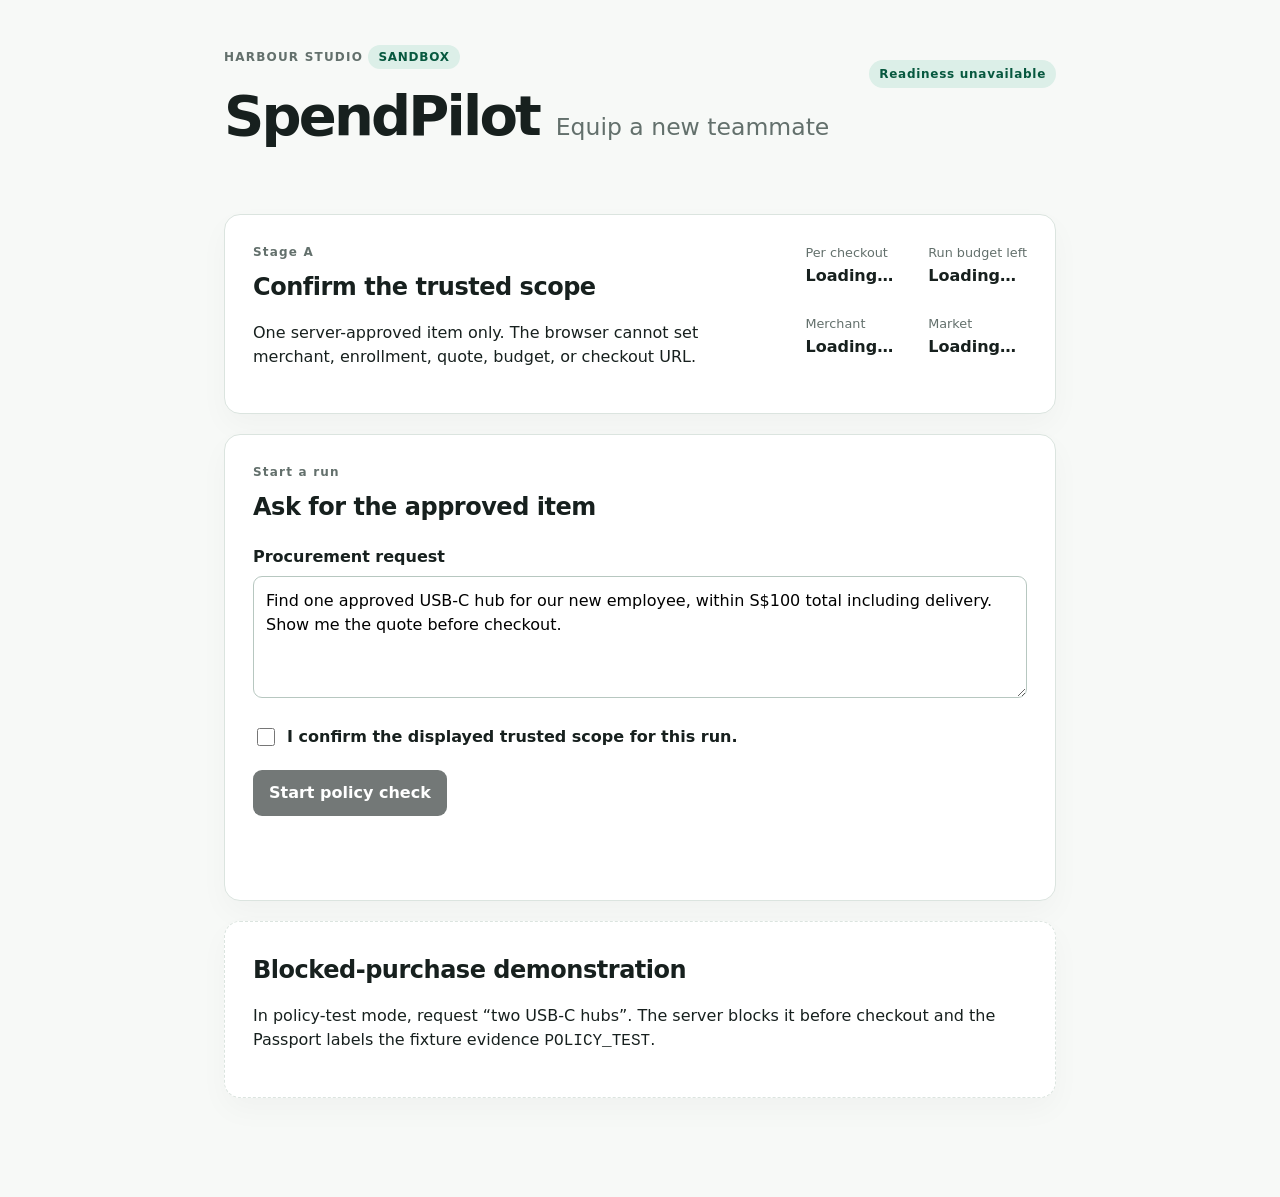
==== templates/index.html @ b9115a43 "Build guarded SpendPilot policy, agent and UI" ====
<!doctype html>
<html lang="en">
<head><meta charset="utf-8"><meta name="viewport" content="width=device-width,initial-scale=1"><title>SpendPilot</title><link rel="stylesheet" href="/static/style.css"></head>
<body>
  <main>
    <header><div><p class="eyebrow">HARBOUR STUDIO <span>SANDBOX</span></p><h1>SpendPilot <small>Equip a new teammate</small></h1></div><p id="mode" class="mode">Checking readiness…</p></header>
    <section class="scope" aria-labelledby="scope-title"><div><p class="eyebrow">Stage A</p><h2 id="scope-title">Confirm the trusted scope</h2><p>One server-approved item only. The browser cannot set merchant, enrollment, quote, budget, or checkout URL.</p></div><dl><div><dt>Per checkout</dt><dd id="per-checkout">Loading…</dd></div><div><dt>Run budget left</dt><dd id="run-budget">Loading…</dd></div><div><dt>Merchant</dt><dd id="merchant">Loading…</dd></div><div><dt>Market</dt><dd id="market">Loading…</dd></div></dl></section>
    <section class="card" aria-labelledby="request-title"><p class="eyebrow">Start a run</p><h2 id="request-title">Ask for the approved item</h2><label for="request">Procurement request</label><textarea id="request" rows="4">Find one approved USB-C hub for our new employee, within S$100 total including delivery. Show me the quote before checkout.</textarea><label class="check"><input id="scope-confirm" type="checkbox"> I confirm the displayed trusted scope for this run.</label><button id="start" disabled>Start policy check</button><p id="request-status" class="status" aria-live="polite"></p></section>
    <section id="discovery" class="card hidden" aria-labelledby="discover-title"><p class="eyebrow">Stage B</p><h2 id="discover-title">Agent search and approval</h2><div id="tools" class="tools"></div><div id="quote"></div><div id="rules"></div><button id="checkout" class="accent hidden">Prepare checkout &amp; review on Reap</button><button id="refresh" class="secondary hidden">Refresh Reap status</button><p id="checkout-status" class="status" aria-live="polite"></p></section>
    <section id="passport" class="card hidden" aria-labelledby="passport-title"><p class="eyebrow">Stage C</p><h2 id="passport-title">Purchase Decision Passport</h2><ol id="timeline"></ol></section>
    <section class="card demo"><h2>Blocked-purchase demonstration</h2><p>In policy-test mode, request <q>two USB-C hubs</q>. The server blocks it before checkout and the Passport labels the fixture evidence <code>POLICY_TEST</code>.</p></section>
  </main><script src="/static/app.js"></script>
</body></html>
---- static/style.css ----
:root{--ink:#17201e;--muted:#63706c;--line:#dbe4df;--paper:#f7f9f7;--accent:#0b6e4f;--warn:#9d4a00}*{box-sizing:border-box}body{margin:0;background:var(--paper);color:var(--ink);font:16px/1.5 ui-sans-serif,system-ui,-apple-system,sans-serif}main{max-width:880px;margin:auto;padding:48px 24px 80px}header,.scope{display:flex;justify-content:space-between;gap:24px;align-items:flex-start}.eyebrow{font-size:.75rem;font-weight:800;letter-spacing:.1em;color:var(--muted);margin:0 0 8px}.eyebrow span,.mode{background:#dcefe8;color:#07583f;border-radius:999px;padding:5px 10px;font-weight:750;font-size:.75rem;letter-spacing:.06em}h1{font-size:clamp(2rem,5vw,3.5rem);letter-spacing:-.05em;margin:0 0 36px}h1 small{font-size:.42em;color:var(--muted);font-weight:500;letter-spacing:0;white-space:nowrap}h2{margin:.1rem 0 .5rem;letter-spacing:-.02em}.scope,.card{background:#fff;border:1px solid var(--line);border-radius:16px;padding:28px;margin:20px 0;box-shadow:0 12px 30px #17201e08}.scope dl{display:flex;gap:24px;margin:0}.scope dt{color:var(--muted);font-size:.8rem}.scope dd{font-weight:700;margin:2px 0}label{display:block;font-weight:700;margin:20px 0 7px}label.check{display:flex;gap:9px;align-items:center;font-weight:600}label.check input{inline-size:18px;block-size:18px}textarea{width:100%;padding:12px;border:1px solid #b7c7c0;border-radius:9px;font:inherit;resize:vertical}button{margin-top:14px;border:0;border-radius:9px;padding:11px 16px;background:var(--ink);color:#fff;font:inherit;font-weight:750;cursor:pointer}button.secondary{margin-left:8px;background:#54635d}button:disabled{cursor:not-allowed;opacity:.6}button.accent{background:var(--accent)}button:focus-visible,a:focus-visible,textarea:focus-visible,input:focus-visible{outline:3px solid #f0b429;outline-offset:3px}.hidden{display:none}.status{min-height:1.5em;color:var(--muted)}.tools{display:flex;flex-wrap:wrap;gap:7px}.tools span{font-size:.8rem;background:#edf2ef;border-radius:6px;padding:5px 8px}.amount{font-size:1.5rem;font-weight:800}.amount small,.rule small,li small{display:block;color:var(--muted);font-size:.8rem;font-weight:400}.rule{border-left:4px solid var(--line);padding:7px 11px;margin:7px 0}.rule.pass{border-color:var(--accent)}.rule.fail{border-color:var(--warn)}.notice{color:var(--warn);font-weight:700}.demo{border-style:dashed}ol{padding-left:22px}li{padding:7px 0}@media(max-width:650px){main{padding:26px 16px}header,.scope{display:block}.scope dl{margin-top:20px;gap:12px;flex-wrap:wrap}}

.scope dl{display:grid;grid-template-columns:repeat(2,minmax(0,1fr));min-width:0}.scope>div{flex:1}.scope dd,.mode,.amount,li{overflow-wrap:anywhere}details{font-size:.85rem;margin-top:6px}summary{cursor:pointer;color:var(--accent)}pre{white-space:pre-wrap;overflow-wrap:anywhere;background:var(--paper);padding:12px;border-radius:8px}summary:focus-visible{outline:3px solid #f0b429;outline-offset:3px}.rule.unknown{border-color:var(--warn)}@media(max-width:650px){.scope dl{display:grid}.card,.scope{padding:20px}header .mode{display:inline-block}button.secondary{margin-left:0}}
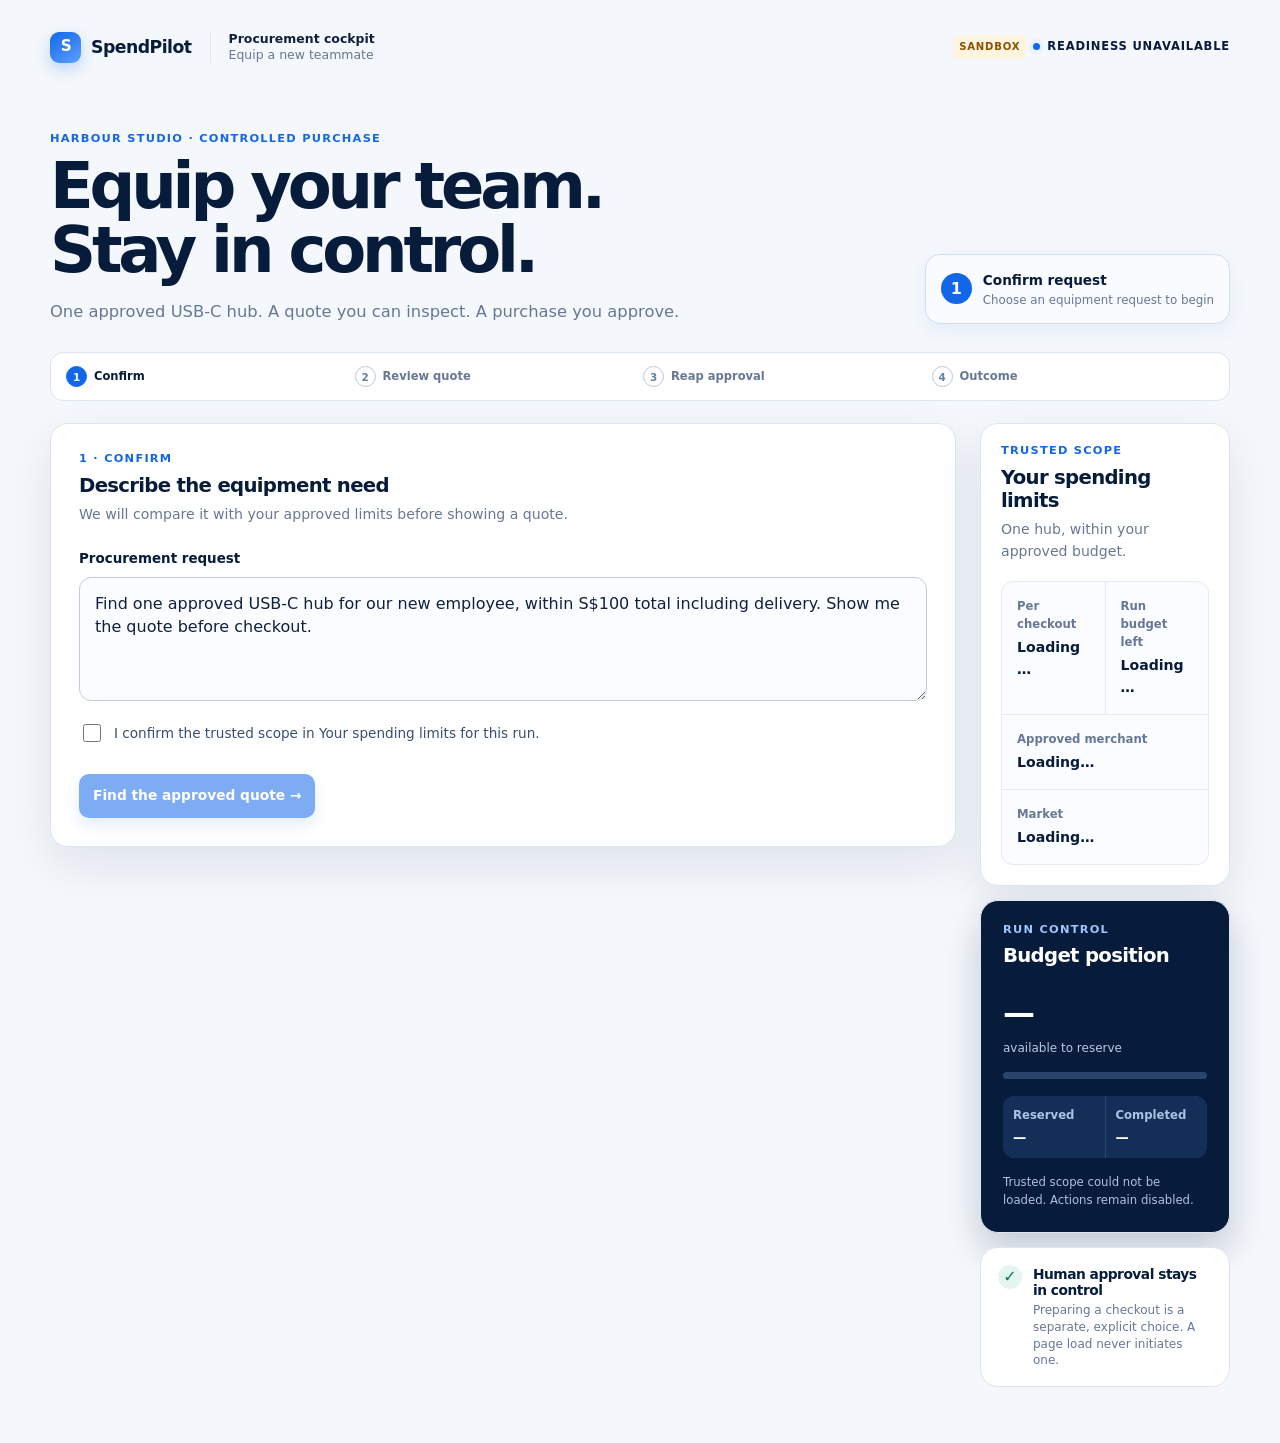
==== commit 9df6970b: "Improve SpendPilot procurement workspace and guided checkout UI" ====
--- a/templates/index.html
+++ b/templates/index.html
@@ -1,13 +1,83 @@
 <!doctype html>
 <html lang="en">
-<head><meta charset="utf-8"><meta name="viewport" content="width=device-width,initial-scale=1"><title>SpendPilot</title><link rel="stylesheet" href="/static/style.css"></head>
+<head>
+  <meta charset="utf-8">
+  <meta name="viewport" content="width=device-width,initial-scale=1">
+  <meta name="theme-color" content="#071b3a">
+  <title>SpendPilot | Procurement cockpit</title>
+  <link rel="stylesheet" href="/static/style.css">
+</head>
 <body>
-  <main>
-    <header><div><p class="eyebrow">HARBOUR STUDIO <span>SANDBOX</span></p><h1>SpendPilot <small>Equip a new teammate</small></h1></div><p id="mode" class="mode">Checking readiness…</p></header>
-    <section class="scope" aria-labelledby="scope-title"><div><p class="eyebrow">Stage A</p><h2 id="scope-title">Confirm the trusted scope</h2><p>One server-approved item only. The browser cannot set merchant, enrollment, quote, budget, or checkout URL.</p></div><dl><div><dt>Per checkout</dt><dd id="per-checkout">Loading…</dd></div><div><dt>Run budget left</dt><dd id="run-budget">Loading…</dd></div><div><dt>Merchant</dt><dd id="merchant">Loading…</dd></div><div><dt>Market</dt><dd id="market">Loading…</dd></div></dl></section>
-    <section class="card" aria-labelledby="request-title"><p class="eyebrow">Start a run</p><h2 id="request-title">Ask for the approved item</h2><label for="request">Procurement request</label><textarea id="request" rows="4">Find one approved USB-C hub for our new employee, within S$100 total including delivery. Show me the quote before checkout.</textarea><label class="check"><input id="scope-confirm" type="checkbox"> I confirm the displayed trusted scope for this run.</label><button id="start" disabled>Start policy check</button><p id="request-status" class="status" aria-live="polite"></p></section>
-    <section id="discovery" class="card hidden" aria-labelledby="discover-title"><p class="eyebrow">Stage B</p><h2 id="discover-title">Agent search and approval</h2><div id="tools" class="tools"></div><div id="quote"></div><div id="rules"></div><button id="checkout" class="accent hidden">Prepare checkout &amp; review on Reap</button><button id="refresh" class="secondary hidden">Refresh Reap status</button><p id="checkout-status" class="status" aria-live="polite"></p></section>
-    <section id="passport" class="card hidden" aria-labelledby="passport-title"><p class="eyebrow">Stage C</p><h2 id="passport-title">Purchase Decision Passport</h2><ol id="timeline"></ol></section>
-    <section class="card demo"><h2>Blocked-purchase demonstration</h2><p>In policy-test mode, request <q>two USB-C hubs</q>. The server blocks it before checkout and the Passport labels the fixture evidence <code>POLICY_TEST</code>.</p></section>
-  </main><script src="/static/app.js"></script>
-</body></html>
+  <main class="shell">
+    <header class="topbar">
+      <a class="brand" href="/" aria-label="SpendPilot home"><span class="brand-mark" aria-hidden="true">S</span><span>SpendPilot</span></a>
+      <div class="topbar-copy"><p>Procurement cockpit</p><span>Equip a new teammate</span></div>
+      <div class="environment"><span class="static-sandbox">SANDBOX</span><span class="environment-dot" aria-hidden="true"></span><span id="mode">Checking readiness</span></div>
+    </header>
+
+    <section class="welcome" aria-labelledby="page-title">
+      <div>
+        <p class="eyebrow">HARBOUR STUDIO · CONTROLLED PURCHASE</p>
+        <h1 id="page-title">Equip your team. Stay in control.</h1>
+        <p class="lede">One approved USB-C hub. A quote you can inspect. A purchase you approve.</p>
+      </div>
+      <div class="current-step" aria-label="Current workflow step"><span id="current-step-number" class="step-number">1</span><span><strong id="current-step">Confirm request</strong><small id="current-step-detail">Loading the purchase controls</small></span></div>
+    </section>
+
+    <nav class="progress-rail" aria-label="Purchase workflow">
+      <div data-step="1" class="is-current">Confirm</div><div data-step="2">Review quote</div><div data-step="3">Reap approval</div><div data-step="4">Outcome</div>
+    </nav>
+
+    <div id="restored-run" class="restored-run hidden" role="status">
+      <div><strong id="run-title">Saved purchase restored</strong><span id="run-detail">Review this saved request or choose an explicit next action.</span></div>
+      <button id="new-request" class="button-quiet" type="button">Start new request</button>
+    </div>
+
+    <div class="workspace">
+      <aside class="sidebar" aria-label="Purchase controls">
+        <section class="scope-panel scope-sidebar" aria-labelledby="scope-title">
+          <div class="section-heading"><p class="eyebrow">TRUSTED SCOPE</p><h2 id="scope-title">Your spending limits</h2><p>One hub, within your approved budget.</p></div>
+          <dl class="scope-grid"><div><dt>Per checkout</dt><dd id="per-checkout">Loading…</dd></div><div><dt>Run budget left</dt><dd id="run-budget">Loading…</dd></div><div><dt>Approved merchant</dt><dd id="merchant">Loading…</dd></div><div><dt>Market</dt><dd id="market">Loading…</dd></div></dl>
+        </section>
+        <section class="budget-card">
+          <p class="eyebrow">RUN CONTROL</p><h2>Budget position</h2>
+          <div class="budget-value"><span id="sidebar-budget">—</span><small>available to reserve</small></div>
+          <div class="budget-meter" aria-hidden="true"><span id="budget-meter"></span></div>
+          <dl class="budget-breakdown"><div><dt>Reserved</dt><dd id="reserved-budget">—</dd></div><div><dt>Completed</dt><dd id="completed-budget">—</dd></div></dl>
+          <p id="budget-note" class="sidebar-note">Loading trusted budget…</p>
+        </section>
+        <section class="guard-card"><span class="guard-icon" aria-hidden="true">✓</span><div><h2>Human approval stays in control</h2><p>Preparing a checkout is a separate, explicit choice. A page load never initiates one.</p></div></section>
+      </aside>
+      <div class="primary-column">
+        <section id="composer" class="panel composer" aria-labelledby="request-title">
+          <div class="section-heading"><p class="eyebrow">1 · CONFIRM</p><h2 id="request-title">Describe the equipment need</h2><p>We will compare it with your approved limits before showing a quote.</p></div>
+          <label for="request">Procurement request</label>
+          <textarea id="request" rows="4">Find one approved USB-C hub for our new employee, within S$100 total including delivery. Show me the quote before checkout.</textarea>
+          <label class="scope-check" for="scope-confirm"><input id="scope-confirm" type="checkbox"><span>I confirm the trusted scope in Your spending limits for this run.</span></label>
+          <div class="action-row"><button id="start" class="button-primary" type="button" disabled>Find the approved quote <span aria-hidden="true">→</span></button><p id="request-status" class="status" aria-live="polite"></p></div>
+        </section>
+
+        <section id="discovery" class="panel hidden" aria-labelledby="review-title">
+          <div class="section-heading split-heading"><div><p class="eyebrow">2 · REVIEW QUOTE</p><h2 id="review-title">Decision workspace</h2><p id="review-summary">Your quote, checks, and next step in one place.</p></div><span id="request-state" class="state-pill">Awaiting review</span></div>
+          <div id="tools" class="tool-strip" aria-label="Executed tools"></div>
+          <div id="quote"></div>
+          <div class="rules-heading"><h3>Policy checks</h3><p>Required checks protect your spending limits.</p></div>
+          <div id="rules" class="rules" aria-live="polite"></div>
+          <div id="checkout-status" class="outcome" aria-live="polite"></div>
+          <div class="action-row review-actions"><button id="checkout" class="button-primary hidden" type="button">Prepare checkout &amp; review on Reap <span aria-hidden="true">→</span></button><button id="resume-approval" class="button-primary hidden" type="button">Resume Reap approval <span aria-hidden="true">↗</span></button><button id="refresh" class="button-secondary hidden" type="button">Refresh status</button></div>
+        </section>
+
+        <section id="passport" class="panel passport hidden" aria-labelledby="passport-title">
+          <div class="section-heading"><p class="eyebrow">DECISION PASSPORT</p><h2 id="passport-title">Recorded evidence</h2><p>A compact source-labelled record of this request. Hosted approval links and sensitive values are not included.</p></div>
+          <ol id="timeline" class="timeline"></ol>
+        </section>
+      </div>
+
+
+    </div>
+
+    <footer id="demo-hint" class="demo-hint hidden"><strong>Policy-test fixture</strong><span>Try “two USB-C hubs” to see a server-blocked request. This demo never creates a real Reap approval or payment.</span></footer>
+  </main>
+  <script src="/static/app.js"></script>
+</body>
+</html>
--- a/static/style.css
+++ b/static/style.css
@@ -1,3 +1,173 @@
-:root{--ink:#17201e;--muted:#63706c;--line:#dbe4df;--paper:#f7f9f7;--accent:#0b6e4f;--warn:#9d4a00}*{box-sizing:border-box}body{margin:0;background:var(--paper);color:var(--ink);font:16px/1.5 ui-sans-serif,system-ui,-apple-system,sans-serif}main{max-width:880px;margin:auto;padding:48px 24px 80px}header,.scope{display:flex;justify-content:space-between;gap:24px;align-items:flex-start}.eyebrow{font-size:.75rem;font-weight:800;letter-spacing:.1em;color:var(--muted);margin:0 0 8px}.eyebrow span,.mode{background:#dcefe8;color:#07583f;border-radius:999px;padding:5px 10px;font-weight:750;font-size:.75rem;letter-spacing:.06em}h1{font-size:clamp(2rem,5vw,3.5rem);letter-spacing:-.05em;margin:0 0 36px}h1 small{font-size:.42em;color:var(--muted);font-weight:500;letter-spacing:0;white-space:nowrap}h2{margin:.1rem 0 .5rem;letter-spacing:-.02em}.scope,.card{background:#fff;border:1px solid var(--line);border-radius:16px;padding:28px;margin:20px 0;box-shadow:0 12px 30px #17201e08}.scope dl{display:flex;gap:24px;margin:0}.scope dt{color:var(--muted);font-size:.8rem}.scope dd{font-weight:700;margin:2px 0}label{display:block;font-weight:700;margin:20px 0 7px}label.check{display:flex;gap:9px;align-items:center;font-weight:600}label.check input{inline-size:18px;block-size:18px}textarea{width:100%;padding:12px;border:1px solid #b7c7c0;border-radius:9px;font:inherit;resize:vertical}button{margin-top:14px;border:0;border-radius:9px;padding:11px 16px;background:var(--ink);color:#fff;font:inherit;font-weight:750;cursor:pointer}button.secondary{margin-left:8px;background:#54635d}button:disabled{cursor:not-allowed;opacity:.6}button.accent{background:var(--accent)}button:focus-visible,a:focus-visible,textarea:focus-visible,input:focus-visible{outline:3px solid #f0b429;outline-offset:3px}.hidden{display:none}.status{min-height:1.5em;color:var(--muted)}.tools{display:flex;flex-wrap:wrap;gap:7px}.tools span{font-size:.8rem;background:#edf2ef;border-radius:6px;padding:5px 8px}.amount{font-size:1.5rem;font-weight:800}.amount small,.rule small,li small{display:block;color:var(--muted);font-size:.8rem;font-weight:400}.rule{border-left:4px solid var(--line);padding:7px 11px;margin:7px 0}.rule.pass{border-color:var(--accent)}.rule.fail{border-color:var(--warn)}.notice{color:var(--warn);font-weight:700}.demo{border-style:dashed}ol{padding-left:22px}li{padding:7px 0}@media(max-width:650px){main{padding:26px 16px}header,.scope{display:block}.scope dl{margin-top:20px;gap:12px;flex-wrap:wrap}}
+:root {
+  --navy: #071b3a;
+  --navy-2: #102b56;
+  --blue: #1267e8;
+  --blue-dark: #0b51bd;
+  --blue-soft: #eaf2ff;
+  --ink: #10213e;
+  --muted: #667895;
+  --line: #dce5f1;
+  --paper: #f4f7fb;
+  --surface: #fff;
+  --positive: #087c5b;
+  --positive-soft: #e5f6ef;
+  --warning: #a45a00;
+  --warning-soft: #fff4df;
+  --danger: #b14343;
+  --danger-soft: #fff0f0;
+  --shadow: 0 18px 48px rgba(17, 45, 86, .09);
+}
 
-.scope dl{display:grid;grid-template-columns:repeat(2,minmax(0,1fr));min-width:0}.scope>div{flex:1}.scope dd,.mode,.amount,li{overflow-wrap:anywhere}details{font-size:.85rem;margin-top:6px}summary{cursor:pointer;color:var(--accent)}pre{white-space:pre-wrap;overflow-wrap:anywhere;background:var(--paper);padding:12px;border-radius:8px}summary:focus-visible{outline:3px solid #f0b429;outline-offset:3px}.rule.unknown{border-color:var(--warn)}@media(max-width:650px){.scope dl{display:grid}.card,.scope{padding:20px}header .mode{display:inline-block}button.secondary{margin-left:0}}
+* { box-sizing: border-box; }
+body { margin: 0; min-width: 320px; background: var(--paper); color: var(--ink); font: 16px/1.55 Inter, ui-sans-serif, system-ui, -apple-system, BlinkMacSystemFont, "Segoe UI", sans-serif; }
+button, textarea { font: inherit; }
+button { cursor: pointer; }
+button:focus-visible, a:focus-visible, textarea:focus-visible, input:focus-visible, summary:focus-visible { outline: 3px solid #ffb31a; outline-offset: 3px; }
+.shell { width: min(1180px, calc(100% - 40px)); margin: 0 auto; padding: 24px 0 56px; }
+.topbar { display: flex; align-items: center; gap: 18px; min-height: 46px; }
+.brand { display: inline-flex; align-items: center; gap: 10px; color: var(--navy); text-decoration: none; font-size: 1.08rem; font-weight: 800; letter-spacing: -.03em; }
+.brand-mark { display: grid; place-items: center; width: 31px; height: 31px; border-radius: 9px; color: #fff; background: linear-gradient(145deg, var(--blue), #5d9fff); box-shadow: 0 6px 15px rgba(18, 103, 232, .24); font-size: .95rem; letter-spacing: -.08em; }
+.topbar-copy { padding-left: 18px; border-left: 1px solid var(--line); font-size: .78rem; line-height: 1.25; color: var(--muted); }
+.topbar-copy p { margin: 0; color: var(--ink); font-weight: 700; }
+.environment { display: inline-flex; align-items: center; gap: 7px; margin-left: auto; color: var(--navy); font-size: .72rem; font-weight: 800; letter-spacing: .07em; text-transform: uppercase; }
+.static-sandbox { padding: 4px 6px; border-radius: 5px; color: #8a5100; background: var(--warning-soft); font-size: .63rem; }
+.environment-dot { width: 7px; height: 7px; border-radius: 50%; background: var(--blue); box-shadow: 0 0 0 4px var(--blue-soft); }
+.welcome { display: flex; justify-content: space-between; align-items: end; gap: 44px; padding: 62px 0 28px; }
+.eyebrow { margin: 0 0 8px; color: var(--blue); font-size: .71rem; line-height: 1.2; font-weight: 800; letter-spacing: .11em; }
+h1, h2, h3, p { margin-top: 0; }
+h1 { max-width: 710px; margin-bottom: 16px; color: var(--navy); font-size: clamp(2.3rem, 5vw, 4.15rem); line-height: 1.01; letter-spacing: -.065em; }
+h2 { margin-bottom: 7px; color: var(--navy); font-size: 1.23rem; line-height: 1.18; letter-spacing: -.035em; }
+h3 { margin-bottom: 4px; color: var(--navy); font-size: .96rem; letter-spacing: -.01em; }
+.lede { max-width: 640px; margin-bottom: 0; color: var(--muted); font-size: 1.02rem; }
+.current-step { display: flex; align-items: center; gap: 11px; min-width: 215px; padding: 15px; border: 1px solid #cdddf8; border-radius: 15px; background: #f9fbff; box-shadow: 0 8px 20px rgba(18, 103, 232, .06); }
+.step-number { display: grid; place-items: center; flex: 0 0 31px; width: 31px; height: 31px; border-radius: 50%; color: #fff; background: var(--blue); font-weight: 800; }
+.current-step strong, .current-step small { display: block; }
+.current-step strong { color: var(--navy); font-size: .85rem; }
+.current-step small { margin-top: 2px; color: var(--muted); font-size: .74rem; line-height: 1.3; }
+.progress-rail { display: grid; grid-template-columns: repeat(4, 1fr); gap: 6px; margin: 0 0 22px; padding: 13px 15px; border: 1px solid var(--line); border-radius: 13px; background: #fff; }
+.progress-rail div { position: relative; display: flex; gap: 7px; align-items: center; min-width: 0; color: var(--muted); font-size: .72rem; font-weight: 700; }
+.progress-rail div::before { content: attr(data-step); display: grid; place-items: center; flex: 0 0 19px; width: 19px; height: 19px; border: 1px solid #b9c8dc; border-radius: 50%; background: #fff; color: #66809f; font-size: .65rem; }
+.progress-rail div.is-current, .progress-rail div.is-complete { color: var(--navy); }
+.progress-rail div.is-current::before { color: #fff; border-color: var(--blue); background: var(--blue); }
+.progress-rail div.is-complete::before { content: "✓"; color: #087c5b; border-color: #9fddc9; background: var(--positive-soft); }
+.restored-run { display: flex; justify-content: space-between; align-items: center; gap: 20px; margin: 0 0 18px; padding: 13px 16px; border: 1px solid #c9daf8; border-radius: 12px; background: var(--blue-soft); }
+.restored-run strong, .restored-run span { display: block; }
+.restored-run strong { color: var(--navy); font-size: .9rem; }
+.restored-run span { color: #496080; font-size: .82rem; }
+.workspace { display: grid; grid-template-columns: minmax(0, 1fr) 250px; align-items: start; gap: 24px; }
+.primary-column { min-width: 0; }
+.scope-panel, .panel, .budget-card, .guard-card { border: 1px solid var(--line); border-radius: 18px; background: var(--surface); box-shadow: var(--shadow); }
+.scope-panel, .panel { padding: 28px; }
+.section-heading > p:not(.eyebrow), .rules-heading p { margin-bottom: 0; color: var(--muted); font-size: .88rem; }
+.scope-panel { display: grid; grid-template-columns: minmax(210px, .9fr) minmax(320px, 1.1fr); gap: 32px; }
+.scope-sidebar { display: block; padding: 20px; }
+.scope-sidebar .scope-grid { margin-top: 18px; }
+.scope-grid, .budget-breakdown { display: grid; grid-template-columns: repeat(2, minmax(0, 1fr)); gap: 1px; margin: 0; border: 1px solid #e5ebf4; border-radius: 12px; overflow: hidden; background: #e5ebf4; }
+.scope-grid > div, .budget-breakdown > div { min-width: 0; padding: 15px; background: #fbfcff; }
+.scope-grid > div:nth-child(n+3) { grid-column: 1 / -1; }
+dt { color: var(--muted); font-size: .73rem; font-weight: 650; }
+dd { margin: 4px 0 0; color: var(--navy); font-size: .88rem; font-weight: 760; overflow-wrap: anywhere; }
+.panel { margin-top: 20px; }
+.composer label[for="request"] { display: block; margin: 23px 0 7px; color: var(--navy); font-size: .84rem; font-weight: 750; }
+textarea { display: block; width: 100%; min-height: 118px; padding: 14px 15px; border: 1px solid #bfcce0; border-radius: 12px; color: var(--ink); background: #fbfcff; line-height: 1.48; resize: vertical; transition: border-color .16s ease, box-shadow .16s ease; }
+textarea:hover { border-color: #9fb6da; }
+textarea:focus { border-color: var(--blue); box-shadow: 0 0 0 4px rgba(18, 103, 232, .12); outline: none; }
+.scope-check { display: flex; align-items: center; min-height: 44px; gap: 10px; margin: 10px 0 0; color: #394e70; font-size: .85rem; cursor: pointer; }
+.scope-check input { width: 18px; height: 18px; margin-top: 2px; accent-color: var(--blue); }
+.action-row { display: flex; align-items: center; flex-wrap: wrap; gap: 12px; margin-top: 19px; }
+.status { min-height: 1.35em; margin: 0; color: var(--muted); font-size: .83rem; }
+button { min-height: 44px; border: 0; border-radius: 10px; padding: 11px 14px; font-size: .86rem; font-weight: 760; line-height: 1.3; transition: transform .16s ease, background .16s ease, box-shadow .16s ease, opacity .16s ease; }
+button:not(:disabled):hover { transform: translateY(-1px); }
+button:disabled { cursor: not-allowed; opacity: .54; }
+.button-primary { color: #fff; background: var(--blue); box-shadow: 0 7px 15px rgba(18, 103, 232, .22); }
+.button-primary:not(:disabled):hover { background: var(--blue-dark); box-shadow: 0 10px 18px rgba(18, 103, 232, .27); }
+.button-secondary { color: var(--navy); border: 1px solid #bccae0; background: #fff; }
+.button-secondary:not(:disabled):hover, .button-quiet:not(:disabled):hover { background: #f3f7ff; }
+.button-quiet { padding: 8px 10px; color: var(--blue-dark); background: transparent; font-size: .82rem; }
+.split-heading { display: flex; justify-content: space-between; gap: 20px; align-items: flex-start; }
+.state-pill { flex: 0 0 auto; padding: 5px 9px; border-radius: 999px; color: #31557d; background: #edf3fc; font-size: .7rem; font-weight: 800; letter-spacing: .06em; text-transform: uppercase; }
+.state-pill.is-positive { color: #066448; background: var(--positive-soft); }
+.state-pill.is-warning { color: #985100; background: var(--warning-soft); }
+.state-pill.is-danger { color: #a22a2a; background: var(--danger-soft); }
+.tool-strip { display: flex; flex-wrap: wrap; gap: 7px; margin: 22px 0 18px; }
+.tool-strip span { padding: 6px 8px; border-radius: 7px; color: #385574; background: #f0f5fc; font-size: .72rem; font-weight: 700; }
+.quote-card { display: grid; grid-template-columns: minmax(0, 1fr) auto; gap: 18px; padding: 20px; border: 1px solid #d9e6fa; border-radius: 14px; background: linear-gradient(135deg, #fbfdff, #f3f7ff); }
+.quote-meta { min-width: 0; }
+.quote-meta p { margin-bottom: 0; color: var(--muted); font-size: .84rem; }
+.quote-meta h3 { font-size: 1.08rem; overflow-wrap: anywhere; }
+.quote-price { min-width: 146px; text-align: right; }
+.quote-price strong, .quote-price span { display: block; }
+.quote-price strong { color: var(--navy); font-size: 1.68rem; letter-spacing: -.05em; }
+.quote-price span { color: var(--muted); font-size: .72rem; font-weight: 700; }
+.quote-breakdown { display: flex; flex-wrap: wrap; gap: 12px 18px; grid-column: 1 / -1; padding-top: 15px; border-top: 1px solid #dce7f7; color: #4d6380; font-size: .78rem; }
+.quote-breakdown b { color: var(--navy); }
+.fixture-label { grid-column: 1 / -1; margin: 0; color: var(--warning); font-size: .73rem; font-weight: 800; letter-spacing: .03em; }
+.unknown-note { grid-column: 1 / -1; margin: 0; color: var(--muted); font-size: .76rem; }
+.rules-heading { display: flex; justify-content: space-between; align-items: end; gap: 20px; margin-top: 25px; }
+.rules-heading h3 { margin: 0; }
+.rules { display: grid; grid-template-columns: repeat(2, minmax(0, 1fr)); gap: 8px; margin-top: 10px; }
+.rule { display: grid; grid-template-columns: auto 1fr; column-gap: 9px; padding: 11px; border: 1px solid var(--line); border-radius: 10px; background: #fff; }
+.rule > b { grid-row: span 2; align-self: start; padding: 3px 6px; border-radius: 5px; color: #31557d; background: #edf3fc; font-size: .65rem; letter-spacing: .04em; }
+.rule strong { color: var(--navy); font-size: .76rem; text-transform: capitalize; }
+.rule small { grid-column: 2; margin-top: 2px; color: var(--muted); font-size: .7rem; line-height: 1.35; }
+.rule.pass { border-color: #c9e8dd; background: #fbfffd; }
+.rule.pass > b { color: #07664a; background: var(--positive-soft); }
+.rule.fail { border-color: #f2cdcd; background: #fffdfd; }
+.rule.fail > b { color: #a43636; background: var(--danger-soft); }
+.rule.unknown { border-color: #f3dcad; background: #fffefa; }
+.rule.unknown > b { color: #925000; background: var(--warning-soft); }
+.outcome { min-height: 0; margin-top: 16px; }
+.outcome:not(:empty) { padding: 13px 14px; border: 1px solid #d6e1f2; border-radius: 10px; background: #f8fbff; color: #36506f; font-size: .84rem; }
+.outcome.is-positive { border-color: #bee5d6; background: #f5fcf8; color: #18654f; }
+.outcome.is-warning { border-color: #efdbaf; background: #fffaf0; color: #815010; }
+.outcome.is-danger { border-color: #f0caca; background: #fff7f7; color: #913939; }
+.outcome strong, .outcome span { display: block; }
+.outcome strong { margin-bottom: 2px; color: inherit; }
+.outcome a { display: inline-block; margin-top: 8px; color: var(--blue-dark); font-weight: 800; }
+.review-actions { margin-top: 14px; }
+.sidebar { position: sticky; top: 20px; display: grid; gap: 14px; }
+.budget-card { overflow: hidden; padding: 22px; background: var(--navy); color: #fff; box-shadow: 0 18px 38px rgba(7, 27, 58, .2); }
+.budget-card .eyebrow { color: #9fc5ff; }
+.budget-card h2 { color: #fff; }
+.budget-value { margin: 22px 0 14px; }
+.budget-value span, .budget-value small { display: block; }
+.budget-value span { font-size: 2rem; font-weight: 780; letter-spacing: -.06em; }
+.budget-value small { color: #b8c9e6; font-size: .75rem; }
+.budget-meter { height: 7px; overflow: hidden; border-radius: 20px; background: #29446b; }
+.budget-meter span { display: block; width: 0; height: 100%; border-radius: inherit; background: #58a0ff; transition: width .22s ease; }
+.budget-breakdown { margin-top: 17px; border: 0; background: #2a476f; }
+.budget-breakdown > div { padding: 10px; background: #132f58; }
+.budget-breakdown dt { color: #acc2e3; }
+.budget-breakdown dd { color: #fff; font-size: .83rem; }
+.sidebar-note { margin: 15px 0 0; color: #adc2e2; font-size: .73rem; }
+.guard-card { display: flex; gap: 11px; padding: 17px; background: #fff; box-shadow: none; }
+.guard-icon { display: grid; place-items: center; flex: 0 0 24px; width: 24px; height: 24px; border-radius: 50%; color: var(--positive); background: var(--positive-soft); font-weight: 900; }
+.guard-card h2 { margin: 1px 0 4px; font-size: .86rem; }
+.guard-card p { margin: 0; color: var(--muted); font-size: .75rem; line-height: 1.4; }
+.passport { padding-bottom: 17px; }
+.timeline { display: grid; gap: 0; margin: 22px 0 0; padding: 0; list-style: none; }
+.timeline li { position: relative; padding: 0 0 18px 29px; }
+.timeline li::before { content: ""; position: absolute; top: 3px; left: 0; width: 10px; height: 10px; border: 3px solid #8ab8fb; border-radius: 50%; background: #fff; }
+.timeline li:not(:last-child)::after { content: ""; position: absolute; top: 16px; bottom: 0; left: 6px; border-left: 1px solid #cfddf0; }
+.evidence-source { display: inline-block; margin-right: 6px; padding: 3px 5px; border-radius: 4px; color: #31557d; background: #edf3fc; font-size: .63rem; font-weight: 850; letter-spacing: .055em; }
+.timeline strong { color: var(--navy); font-size: .8rem; }
+.timeline small { display: block; margin-top: 3px; color: var(--muted); font-size: .7rem; }
+details { margin-top: 7px; color: #49617e; font-size: .75rem; }
+summary { width: fit-content; cursor: pointer; color: var(--blue-dark); font-weight: 700; }
+pre { overflow-wrap: anywhere; white-space: pre-wrap; padding: 10px; border-radius: 8px; background: #f5f8fc; color: #324d70; font-size: .7rem; }
+.demo-hint { display: flex; gap: 9px; align-items: baseline; margin-top: 24px; padding: 12px 15px; border: 1px dashed #d5ae67; border-radius: 11px; color: #805119; background: #fff9ed; font-size: .78rem; }
+.demo-hint strong { flex: 0 0 auto; }
+.hidden { display: none !important; }
+.is-busy button { pointer-events: none; }
+@media (max-width: 820px) { .workspace { grid-template-columns: 1fr; } .sidebar { position: static; grid-template-columns: minmax(0, 1fr) minmax(0, 1fr); } }
+@media (max-width: 680px) { .shell { width: min(100% - 28px, 1180px); padding-top: 14px; } .topbar-copy { display: none; } .environment { max-width: 178px; text-align: right; line-height: 1.25; } .welcome { display: block; padding: 38px 0 20px; } .current-step { margin-top: 24px; } .progress-rail { grid-template-columns: repeat(2, 1fr); } .scope-panel, .panel { padding: 20px; } .scope-panel { grid-template-columns: 1fr; gap: 21px; } .quote-card, .rules { grid-template-columns: 1fr; } .quote-price { text-align: left; } .rules-heading { display: block; } .rules-heading p { margin-top: 4px; } .sidebar { grid-template-columns: 1fr; } .restored-run { align-items: flex-start; flex-direction: column; gap: 8px; } .demo-hint { align-items: flex-start; flex-direction: column; gap: 3px; } }
+@media (prefers-reduced-motion: reduce) { *, *::before, *::after { scroll-behavior: auto !important; transition-duration: .01ms !important; animation-duration: .01ms !important; } }
+
+/* Scope precedes confirmation on narrow screens; budget detail follows the task. */
+.workspace {grid-template-areas:"main sidebar"}.primary-column{grid-area:main}.sidebar{grid-area:sidebar;min-width:0}
+.composer{margin-top:0}.rules{display:block}.policy-summary{margin:0;padding:12px 14px;border-radius:9px;background:var(--positive-soft);color:var(--positive);font-weight:750;font-size:.85rem}.policy-summary.attention{background:var(--warning-soft);color:var(--warning)}
+.rule-list{display:grid;grid-template-columns:repeat(2,minmax(0,1fr));gap:8px;margin-top:12px}
+button{min-height:44px}.scope-check{min-height:44px;align-items:center}.scope-check input{flex:0 0 18px}summary{min-height:32px;padding:6px 0}.environment{min-width:0}.environment #mode{overflow-wrap:anywhere}
+.has-record .welcome{padding-top:32px}.has-record h1{font-size:clamp(2rem,4vw,3rem)}
+@media(max-width:820px){.workspace{display:flex;flex-direction:column}.sidebar{display:contents}.scope-sidebar{order:0;width:100%}.primary-column{order:1;width:100%}.budget-card{order:2;width:100%}.guard-card{order:3;width:100%}.has-record .primary-column{order:0}.has-record .scope-sidebar{order:1}}
+@media(max-width:680px){.rule-list{grid-template-columns:1fr}.welcome{padding-top:28px}.current-step{margin-top:18px}.split-heading{gap:12px}.state-pill{max-width:130px;overflow-wrap:anywhere}.quote-price{min-width:0}}
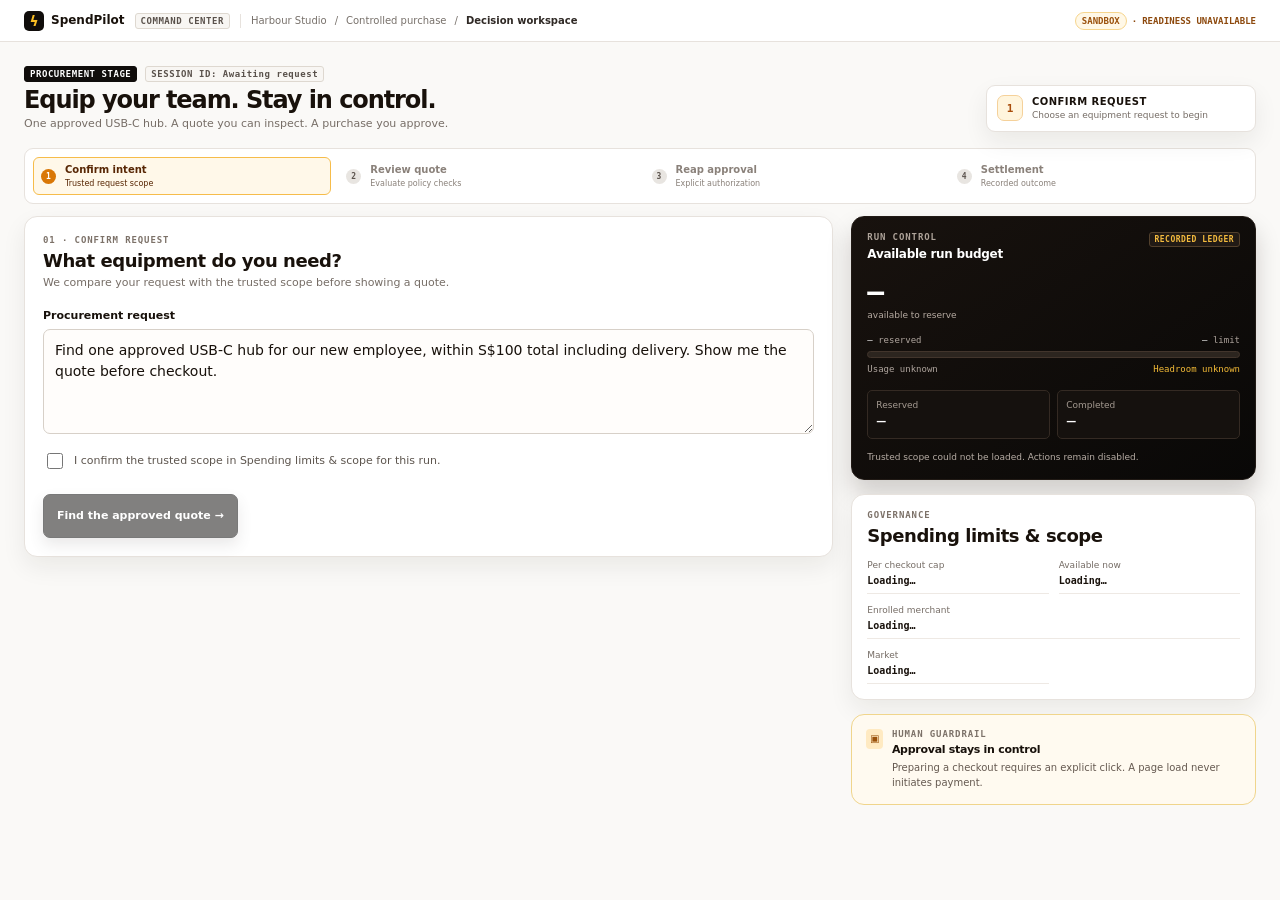
==== commit e4f93b68: "Implement supplied SpendPilot command center interface" ====
--- a/templates/index.html
+++ b/templates/index.html
@@ -1,83 +1,423 @@
 <!doctype html>
 <html lang="en">
-<head>
-  <meta charset="utf-8">
-  <meta name="viewport" content="width=device-width,initial-scale=1">
-  <meta name="theme-color" content="#071b3a">
-  <title>SpendPilot | Procurement cockpit</title>
-  <link rel="stylesheet" href="/static/style.css">
-</head>
-<body>
-  <main class="shell">
+  <head>
+    <meta charset="utf-8">
+    <meta name="viewport" content="width=device-width,initial-scale=1">
+    <meta name="theme-color" content="#18110b">
+    <title>
+      SpendPilot | Procurement command center
+    </title>
+    <link rel="stylesheet" href="/static/style.css">
+  </head>
+  <body>
     <header class="topbar">
-      <a class="brand" href="/" aria-label="SpendPilot home"><span class="brand-mark" aria-hidden="true">S</span><span>SpendPilot</span></a>
-      <div class="topbar-copy"><p>Procurement cockpit</p><span>Equip a new teammate</span></div>
-      <div class="environment"><span class="static-sandbox">SANDBOX</span><span class="environment-dot" aria-hidden="true"></span><span id="mode">Checking readiness</span></div>
+      <div class="topbar-inner">
+        <a class="brand" href="/" aria-label="SpendPilot home">
+          <span class="brand-mark" aria-hidden="true">
+            ϟ
+          </span>
+          <span>
+            SpendPilot
+          </span>
+        </a>
+        <span class="product-tag">
+          COMMAND CENTER
+        </span>
+        <nav class="crumbs" aria-label="Breadcrumb">
+          <span>
+            Harbour Studio
+          </span>
+          <span aria-hidden="true">
+            /
+          </span>
+          <span>
+            Controlled purchase
+          </span>
+          <span aria-hidden="true">
+            /
+          </span>
+          <strong>
+            Decision workspace
+          </strong>
+        </nav>
+        <div class="environment">
+          <span class="static-sandbox">
+            SANDBOX
+          </span>
+          <span aria-hidden="true">
+            ·
+          </span>
+          <span id="mode">
+            Checking readiness
+          </span>
+        </div>
+      </div>
     </header>
-
-    <section class="welcome" aria-labelledby="page-title">
-      <div>
-        <p class="eyebrow">HARBOUR STUDIO · CONTROLLED PURCHASE</p>
-        <h1 id="page-title">Equip your team. Stay in control.</h1>
-        <p class="lede">One approved USB-C hub. A quote you can inspect. A purchase you approve.</p>
+    <main class="shell">
+      <section class="hero" aria-labelledby="page-title">
+        <div>
+          <div class="hero-kicker">
+            <span>
+              PROCUREMENT STAGE
+            </span>
+            <span id="session-id">
+              SESSION ID: Awaiting request
+            </span>
+          </div>
+          <h1 id="page-title">
+            Equip your team. Stay in control.
+          </h1>
+          <p>
+            One approved USB-C hub. A quote you can inspect. A purchase you approve.
+          </p>
+        </div>
+        <div class="current-step" aria-label="Current workflow step">
+          <span id="current-step-number">
+            1
+          </span>
+          <span>
+            <strong id="current-step">
+              Confirm request
+            </strong>
+            <small id="current-step-detail">
+              Loading the purchase controls
+            </small>
+          </span>
+          <b id="check-count" class="hidden">
+            —
+          </b>
+        </div>
+      </section>
+      <nav class="progress-rail" aria-label="Purchase workflow">
+        <div data-step="1" class="is-current">
+          <span>
+            Confirm intent
+          </span>
+          <small>
+            Trusted request scope
+          </small>
+        </div>
+        <div data-step="2">
+          <span>
+            Review quote
+          </span>
+          <small>
+            Evaluate policy checks
+          </small>
+        </div>
+        <div data-step="3">
+          <span>
+            Reap approval
+          </span>
+          <small>
+            Explicit authorization
+          </small>
+        </div>
+        <div data-step="4">
+          <span>
+            Settlement
+          </span>
+          <small>
+            Recorded outcome
+          </small>
+        </div>
+      </nav>
+      <div id="restored-run" class="restored-run hidden" role="status">
+        <div>
+          <strong id="run-title">
+            Saved purchase restored
+          </strong>
+          <span id="run-detail">
+            Review this saved request or choose an explicit next action.
+          </span>
+        </div>
+        <button id="new-request" class="button-quiet" type="button">
+          Start new request
+          <span aria-hidden="true">
+            ›
+          </span>
+        </button>
       </div>
-      <div class="current-step" aria-label="Current workflow step"><span id="current-step-number" class="step-number">1</span><span><strong id="current-step">Confirm request</strong><small id="current-step-detail">Loading the purchase controls</small></span></div>
-    </section>
-
-    <nav class="progress-rail" aria-label="Purchase workflow">
-      <div data-step="1" class="is-current">Confirm</div><div data-step="2">Review quote</div><div data-step="3">Reap approval</div><div data-step="4">Outcome</div>
-    </nav>
-
-    <div id="restored-run" class="restored-run hidden" role="status">
-      <div><strong id="run-title">Saved purchase restored</strong><span id="run-detail">Review this saved request or choose an explicit next action.</span></div>
-      <button id="new-request" class="button-quiet" type="button">Start new request</button>
-    </div>
-
-    <div class="workspace">
-      <aside class="sidebar" aria-label="Purchase controls">
-        <section class="scope-panel scope-sidebar" aria-labelledby="scope-title">
-          <div class="section-heading"><p class="eyebrow">TRUSTED SCOPE</p><h2 id="scope-title">Your spending limits</h2><p>One hub, within your approved budget.</p></div>
-          <dl class="scope-grid"><div><dt>Per checkout</dt><dd id="per-checkout">Loading…</dd></div><div><dt>Run budget left</dt><dd id="run-budget">Loading…</dd></div><div><dt>Approved merchant</dt><dd id="merchant">Loading…</dd></div><div><dt>Market</dt><dd id="market">Loading…</dd></div></dl>
+      <div class="workspace">
+        <section class="primary-column">
+          <section id="composer" class="panel composer" aria-labelledby="request-title">
+            <div class="section-heading">
+              <p class="eyebrow">
+                01 · CONFIRM REQUEST
+              </p>
+              <h2 id="request-title">
+                What equipment do you need?
+              </h2>
+              <p>
+                We compare your request with the trusted scope before showing a quote.
+              </p>
+            </div>
+            <label for="request">
+              Procurement request
+            </label>
+            <textarea id="request" rows="4">Find one approved USB-C hub for our new employee, within S$100 total including delivery. Show me the quote before checkout.</textarea>
+            <label class="scope-check" for="scope-confirm">
+              <input id="scope-confirm" type="checkbox">
+              <span>
+                I confirm the trusted scope in Spending limits &amp; scope for this run.
+              </span>
+            </label>
+            <div class="action-row">
+              <button id="start" class="button-primary" type="button" disabled>
+                Find the approved quote
+                <span aria-hidden="true">
+                  →
+                </span>
+              </button>
+              <p id="request-status" class="status" aria-live="polite">
+              </p>
+            </div>
+          </section>
+          <section id="discovery" class="panel decision hidden" aria-labelledby="review-title">
+            <div class="review-head">
+              <div>
+                <div class="review-label">
+                  <span>
+                    02 · REVIEW QUOTE
+                  </span>
+                  <span id="quote-lock" class="hidden">
+                    QUOTED &amp; ELIGIBLE
+                  </span>
+                </div>
+                <h2 id="review-title">
+                  Decision workspace
+                </h2>
+                <p id="review-summary">
+                  Your quote, checks, and next step in one place.
+                </p>
+              </div>
+              <div class="quote-expiry">
+                <span id="request-state" class="state-pill">
+                  Awaiting review
+                </span>
+                <small id="quote-expiry">
+                  Expiry unknown
+                </small>
+              </div>
+            </div>
+            <div id="tools" class="tool-strip" aria-label="Executed tools">
+            </div>
+            <div id="quote">
+            </div>
+            <div class="rules-heading">
+              <div>
+                <p class="eyebrow">
+                  AUTONOMOUS POLICY CHECKS
+                </p>
+                <h3>
+                  Policy checks
+                </h3>
+                <p>
+                  Each check is evaluated before payment orchestration.
+                </p>
+              </div>
+              <b id="rules-total">
+                —
+              </b>
+            </div>
+            <div id="rules" class="rules" aria-live="polite">
+            </div>
+            <div id="checkout-status" class="outcome" aria-live="polite">
+            </div>
+            <div class="review-actions">
+              <p id="preflight" class="preflight">
+                An explicit confirmation is always required before checkout.
+              </p>
+              <div>
+                <button id="checkout" class="button-primary hidden" type="button">
+                  Prepare checkout &amp; review on Reap
+                  <span aria-hidden="true">
+                    →
+                  </span>
+                </button>
+                <button id="resume-approval" class="button-primary hidden" type="button">
+                  Resume Reap approval
+                  <span aria-hidden="true">
+                    ↗
+                  </span>
+                </button>
+                <button id="refresh" class="button-secondary hidden" type="button">
+                  Refresh status
+                </button>
+              </div>
+            </div>
+          </section>
+          <section id="passport" class="panel passport hidden" aria-labelledby="passport-title">
+            <div class="passport-head">
+              <div>
+                <p class="eyebrow">
+                  DECISION PASSPORT
+                </p>
+                <h2 id="passport-title">
+                  Recorded evidence
+                </h2>
+                <p>
+                  A source-labelled record of the request and its policy evaluation.
+                </p>
+              </div>
+              <div class="tablist" aria-label="Passport view">
+                <button id="timeline-tab" type="button" aria-pressed="true">
+                  Audit timeline
+                </button>
+                <button id="json-tab" type="button" aria-pressed="false">
+                  Recorded JSON
+                </button>
+              </div>
+            </div>
+            <ol id="timeline" class="timeline">
+            </ol>
+            <pre id="passport-json" class="passport-json hidden" aria-live="polite">
+            </pre>
+          </section>
         </section>
-        <section class="budget-card">
-          <p class="eyebrow">RUN CONTROL</p><h2>Budget position</h2>
-          <div class="budget-value"><span id="sidebar-budget">—</span><small>available to reserve</small></div>
-          <div class="budget-meter" aria-hidden="true"><span id="budget-meter"></span></div>
-          <dl class="budget-breakdown"><div><dt>Reserved</dt><dd id="reserved-budget">—</dd></div><div><dt>Completed</dt><dd id="completed-budget">—</dd></div></dl>
-          <p id="budget-note" class="sidebar-note">Loading trusted budget…</p>
-        </section>
-        <section class="guard-card"><span class="guard-icon" aria-hidden="true">✓</span><div><h2>Human approval stays in control</h2><p>Preparing a checkout is a separate, explicit choice. A page load never initiates one.</p></div></section>
-      </aside>
-      <div class="primary-column">
-        <section id="composer" class="panel composer" aria-labelledby="request-title">
-          <div class="section-heading"><p class="eyebrow">1 · CONFIRM</p><h2 id="request-title">Describe the equipment need</h2><p>We will compare it with your approved limits before showing a quote.</p></div>
-          <label for="request">Procurement request</label>
-          <textarea id="request" rows="4">Find one approved USB-C hub for our new employee, within S$100 total including delivery. Show me the quote before checkout.</textarea>
-          <label class="scope-check" for="scope-confirm"><input id="scope-confirm" type="checkbox"><span>I confirm the trusted scope in Your spending limits for this run.</span></label>
-          <div class="action-row"><button id="start" class="button-primary" type="button" disabled>Find the approved quote <span aria-hidden="true">→</span></button><p id="request-status" class="status" aria-live="polite"></p></div>
-        </section>
-
-        <section id="discovery" class="panel hidden" aria-labelledby="review-title">
-          <div class="section-heading split-heading"><div><p class="eyebrow">2 · REVIEW QUOTE</p><h2 id="review-title">Decision workspace</h2><p id="review-summary">Your quote, checks, and next step in one place.</p></div><span id="request-state" class="state-pill">Awaiting review</span></div>
-          <div id="tools" class="tool-strip" aria-label="Executed tools"></div>
-          <div id="quote"></div>
-          <div class="rules-heading"><h3>Policy checks</h3><p>Required checks protect your spending limits.</p></div>
-          <div id="rules" class="rules" aria-live="polite"></div>
-          <div id="checkout-status" class="outcome" aria-live="polite"></div>
-          <div class="action-row review-actions"><button id="checkout" class="button-primary hidden" type="button">Prepare checkout &amp; review on Reap <span aria-hidden="true">→</span></button><button id="resume-approval" class="button-primary hidden" type="button">Resume Reap approval <span aria-hidden="true">↗</span></button><button id="refresh" class="button-secondary hidden" type="button">Refresh status</button></div>
-        </section>
-
-        <section id="passport" class="panel passport hidden" aria-labelledby="passport-title">
-          <div class="section-heading"><p class="eyebrow">DECISION PASSPORT</p><h2 id="passport-title">Recorded evidence</h2><p>A compact source-labelled record of this request. Hosted approval links and sensitive values are not included.</p></div>
-          <ol id="timeline" class="timeline"></ol>
-        </section>
+        <aside class="sidebar" aria-label="Purchase controls">
+          <section class="budget-card">
+            <div class="budget-head">
+              <div>
+                <p class="eyebrow">
+                  RUN CONTROL
+                </p>
+                <h2>
+                  Available run budget
+                </h2>
+              </div>
+              <span id="budget-mode">
+                RECORDED LEDGER
+              </span>
+            </div>
+            <div class="budget-value">
+              <span id="sidebar-budget">
+                —
+              </span>
+              <small>
+                available to reserve
+              </small>
+            </div>
+            <div class="budget-scale">
+              <span>
+                <b id="reserved-budget">
+                  —
+                </b>
+                reserved
+              </span>
+              <span>
+                <b id="total-budget">
+                  —
+                </b>
+                limit
+              </span>
+            </div>
+            <div class="budget-meter" aria-hidden="true">
+              <span id="budget-meter">
+              </span>
+            </div>
+            <div class="budget-usage">
+              <span id="budget-used">
+                Usage unknown
+              </span>
+              <span id="budget-headroom">
+                Headroom unknown
+              </span>
+            </div>
+            <dl class="budget-breakdown">
+              <div>
+                <dt>
+                  Reserved
+                </dt>
+                <dd id="budget-reserved-card">
+                  —
+                </dd>
+              </div>
+              <div>
+                <dt>
+                  Completed
+                </dt>
+                <dd id="completed-budget">
+                  —
+                </dd>
+              </div>
+            </dl>
+            <p id="budget-note" class="sidebar-note">
+              Loading trusted budget…
+            </p>
+          </section>
+          <section class="scope-panel" aria-labelledby="scope-title">
+            <div class="section-heading">
+              <p class="eyebrow">
+                GOVERNANCE
+              </p>
+              <h2 id="scope-title">
+                Spending limits &amp; scope
+              </h2>
+            </div>
+            <dl class="scope-grid">
+              <div>
+                <dt>
+                  Per checkout cap
+                </dt>
+                <dd id="per-checkout">
+                  Loading…
+                </dd>
+              </div>
+              <div>
+                <dt>
+                  Available now
+                </dt>
+                <dd id="run-budget">
+                  Loading…
+                </dd>
+              </div>
+              <div class="scope-wide">
+                <dt>
+                  Enrolled merchant
+                </dt>
+                <dd id="merchant">
+                  Loading…
+                </dd>
+              </div>
+              <div>
+                <dt>
+                  Market
+                </dt>
+                <dd id="market">
+                  Loading…
+                </dd>
+              </div>
+            </dl>
+          </section>
+          <section class="guard-card">
+            <span aria-hidden="true">
+              ▣
+            </span>
+            <div>
+              <p class="eyebrow">
+                HUMAN GUARDRAIL
+              </p>
+              <h2>
+                Approval stays in control
+              </h2>
+              <p>
+                Preparing a checkout requires an explicit click. A page load never initiates payment.
+              </p>
+            </div>
+          </section>
+        </aside>
       </div>
-
-
-    </div>
-
-    <footer id="demo-hint" class="demo-hint hidden"><strong>Policy-test fixture</strong><span>Try “two USB-C hubs” to see a server-blocked request. This demo never creates a real Reap approval or payment.</span></footer>
-  </main>
-  <script src="/static/app.js"></script>
-</body>
+    </main>
+    <footer id="demo-hint" class="demo-hint hidden">
+      <strong>
+        POLICY-TEST FIXTURE
+      </strong>
+      <span>
+        Simulated sandbox run. No active bank card or settlement occurs.
+      </span>
+    </footer>
+    <script src="/static/app.js">
+    </script>
+  </body>
 </html>
--- a/static/style.css
+++ b/static/style.css
@@ -1,173 +1,1071 @@
-:root {
-  --navy: #071b3a;
-  --navy-2: #102b56;
-  --blue: #1267e8;
-  --blue-dark: #0b51bd;
-  --blue-soft: #eaf2ff;
-  --ink: #10213e;
-  --muted: #667895;
-  --line: #dce5f1;
-  --paper: #f4f7fb;
-  --surface: #fff;
-  --positive: #087c5b;
-  --positive-soft: #e5f6ef;
-  --warning: #a45a00;
-  --warning-soft: #fff4df;
-  --danger: #b14343;
-  --danger-soft: #fff0f0;
-  --shadow: 0 18px 48px rgba(17, 45, 86, .09);
-}
-
-* { box-sizing: border-box; }
-body { margin: 0; min-width: 320px; background: var(--paper); color: var(--ink); font: 16px/1.55 Inter, ui-sans-serif, system-ui, -apple-system, BlinkMacSystemFont, "Segoe UI", sans-serif; }
-button, textarea { font: inherit; }
-button { cursor: pointer; }
-button:focus-visible, a:focus-visible, textarea:focus-visible, input:focus-visible, summary:focus-visible { outline: 3px solid #ffb31a; outline-offset: 3px; }
-.shell { width: min(1180px, calc(100% - 40px)); margin: 0 auto; padding: 24px 0 56px; }
-.topbar { display: flex; align-items: center; gap: 18px; min-height: 46px; }
-.brand { display: inline-flex; align-items: center; gap: 10px; color: var(--navy); text-decoration: none; font-size: 1.08rem; font-weight: 800; letter-spacing: -.03em; }
-.brand-mark { display: grid; place-items: center; width: 31px; height: 31px; border-radius: 9px; color: #fff; background: linear-gradient(145deg, var(--blue), #5d9fff); box-shadow: 0 6px 15px rgba(18, 103, 232, .24); font-size: .95rem; letter-spacing: -.08em; }
-.topbar-copy { padding-left: 18px; border-left: 1px solid var(--line); font-size: .78rem; line-height: 1.25; color: var(--muted); }
-.topbar-copy p { margin: 0; color: var(--ink); font-weight: 700; }
-.environment { display: inline-flex; align-items: center; gap: 7px; margin-left: auto; color: var(--navy); font-size: .72rem; font-weight: 800; letter-spacing: .07em; text-transform: uppercase; }
-.static-sandbox { padding: 4px 6px; border-radius: 5px; color: #8a5100; background: var(--warning-soft); font-size: .63rem; }
-.environment-dot { width: 7px; height: 7px; border-radius: 50%; background: var(--blue); box-shadow: 0 0 0 4px var(--blue-soft); }
-.welcome { display: flex; justify-content: space-between; align-items: end; gap: 44px; padding: 62px 0 28px; }
-.eyebrow { margin: 0 0 8px; color: var(--blue); font-size: .71rem; line-height: 1.2; font-weight: 800; letter-spacing: .11em; }
-h1, h2, h3, p { margin-top: 0; }
-h1 { max-width: 710px; margin-bottom: 16px; color: var(--navy); font-size: clamp(2.3rem, 5vw, 4.15rem); line-height: 1.01; letter-spacing: -.065em; }
-h2 { margin-bottom: 7px; color: var(--navy); font-size: 1.23rem; line-height: 1.18; letter-spacing: -.035em; }
-h3 { margin-bottom: 4px; color: var(--navy); font-size: .96rem; letter-spacing: -.01em; }
-.lede { max-width: 640px; margin-bottom: 0; color: var(--muted); font-size: 1.02rem; }
-.current-step { display: flex; align-items: center; gap: 11px; min-width: 215px; padding: 15px; border: 1px solid #cdddf8; border-radius: 15px; background: #f9fbff; box-shadow: 0 8px 20px rgba(18, 103, 232, .06); }
-.step-number { display: grid; place-items: center; flex: 0 0 31px; width: 31px; height: 31px; border-radius: 50%; color: #fff; background: var(--blue); font-weight: 800; }
-.current-step strong, .current-step small { display: block; }
-.current-step strong { color: var(--navy); font-size: .85rem; }
-.current-step small { margin-top: 2px; color: var(--muted); font-size: .74rem; line-height: 1.3; }
-.progress-rail { display: grid; grid-template-columns: repeat(4, 1fr); gap: 6px; margin: 0 0 22px; padding: 13px 15px; border: 1px solid var(--line); border-radius: 13px; background: #fff; }
-.progress-rail div { position: relative; display: flex; gap: 7px; align-items: center; min-width: 0; color: var(--muted); font-size: .72rem; font-weight: 700; }
-.progress-rail div::before { content: attr(data-step); display: grid; place-items: center; flex: 0 0 19px; width: 19px; height: 19px; border: 1px solid #b9c8dc; border-radius: 50%; background: #fff; color: #66809f; font-size: .65rem; }
-.progress-rail div.is-current, .progress-rail div.is-complete { color: var(--navy); }
-.progress-rail div.is-current::before { color: #fff; border-color: var(--blue); background: var(--blue); }
-.progress-rail div.is-complete::before { content: "✓"; color: #087c5b; border-color: #9fddc9; background: var(--positive-soft); }
-.restored-run { display: flex; justify-content: space-between; align-items: center; gap: 20px; margin: 0 0 18px; padding: 13px 16px; border: 1px solid #c9daf8; border-radius: 12px; background: var(--blue-soft); }
-.restored-run strong, .restored-run span { display: block; }
-.restored-run strong { color: var(--navy); font-size: .9rem; }
-.restored-run span { color: #496080; font-size: .82rem; }
-.workspace { display: grid; grid-template-columns: minmax(0, 1fr) 250px; align-items: start; gap: 24px; }
-.primary-column { min-width: 0; }
-.scope-panel, .panel, .budget-card, .guard-card { border: 1px solid var(--line); border-radius: 18px; background: var(--surface); box-shadow: var(--shadow); }
-.scope-panel, .panel { padding: 28px; }
-.section-heading > p:not(.eyebrow), .rules-heading p { margin-bottom: 0; color: var(--muted); font-size: .88rem; }
-.scope-panel { display: grid; grid-template-columns: minmax(210px, .9fr) minmax(320px, 1.1fr); gap: 32px; }
-.scope-sidebar { display: block; padding: 20px; }
-.scope-sidebar .scope-grid { margin-top: 18px; }
-.scope-grid, .budget-breakdown { display: grid; grid-template-columns: repeat(2, minmax(0, 1fr)); gap: 1px; margin: 0; border: 1px solid #e5ebf4; border-radius: 12px; overflow: hidden; background: #e5ebf4; }
-.scope-grid > div, .budget-breakdown > div { min-width: 0; padding: 15px; background: #fbfcff; }
-.scope-grid > div:nth-child(n+3) { grid-column: 1 / -1; }
-dt { color: var(--muted); font-size: .73rem; font-weight: 650; }
-dd { margin: 4px 0 0; color: var(--navy); font-size: .88rem; font-weight: 760; overflow-wrap: anywhere; }
-.panel { margin-top: 20px; }
-.composer label[for="request"] { display: block; margin: 23px 0 7px; color: var(--navy); font-size: .84rem; font-weight: 750; }
-textarea { display: block; width: 100%; min-height: 118px; padding: 14px 15px; border: 1px solid #bfcce0; border-radius: 12px; color: var(--ink); background: #fbfcff; line-height: 1.48; resize: vertical; transition: border-color .16s ease, box-shadow .16s ease; }
-textarea:hover { border-color: #9fb6da; }
-textarea:focus { border-color: var(--blue); box-shadow: 0 0 0 4px rgba(18, 103, 232, .12); outline: none; }
-.scope-check { display: flex; align-items: center; min-height: 44px; gap: 10px; margin: 10px 0 0; color: #394e70; font-size: .85rem; cursor: pointer; }
-.scope-check input { width: 18px; height: 18px; margin-top: 2px; accent-color: var(--blue); }
-.action-row { display: flex; align-items: center; flex-wrap: wrap; gap: 12px; margin-top: 19px; }
-.status { min-height: 1.35em; margin: 0; color: var(--muted); font-size: .83rem; }
-button { min-height: 44px; border: 0; border-radius: 10px; padding: 11px 14px; font-size: .86rem; font-weight: 760; line-height: 1.3; transition: transform .16s ease, background .16s ease, box-shadow .16s ease, opacity .16s ease; }
-button:not(:disabled):hover { transform: translateY(-1px); }
-button:disabled { cursor: not-allowed; opacity: .54; }
-.button-primary { color: #fff; background: var(--blue); box-shadow: 0 7px 15px rgba(18, 103, 232, .22); }
-.button-primary:not(:disabled):hover { background: var(--blue-dark); box-shadow: 0 10px 18px rgba(18, 103, 232, .27); }
-.button-secondary { color: var(--navy); border: 1px solid #bccae0; background: #fff; }
-.button-secondary:not(:disabled):hover, .button-quiet:not(:disabled):hover { background: #f3f7ff; }
-.button-quiet { padding: 8px 10px; color: var(--blue-dark); background: transparent; font-size: .82rem; }
-.split-heading { display: flex; justify-content: space-between; gap: 20px; align-items: flex-start; }
-.state-pill { flex: 0 0 auto; padding: 5px 9px; border-radius: 999px; color: #31557d; background: #edf3fc; font-size: .7rem; font-weight: 800; letter-spacing: .06em; text-transform: uppercase; }
-.state-pill.is-positive { color: #066448; background: var(--positive-soft); }
-.state-pill.is-warning { color: #985100; background: var(--warning-soft); }
-.state-pill.is-danger { color: #a22a2a; background: var(--danger-soft); }
-.tool-strip { display: flex; flex-wrap: wrap; gap: 7px; margin: 22px 0 18px; }
-.tool-strip span { padding: 6px 8px; border-radius: 7px; color: #385574; background: #f0f5fc; font-size: .72rem; font-weight: 700; }
-.quote-card { display: grid; grid-template-columns: minmax(0, 1fr) auto; gap: 18px; padding: 20px; border: 1px solid #d9e6fa; border-radius: 14px; background: linear-gradient(135deg, #fbfdff, #f3f7ff); }
-.quote-meta { min-width: 0; }
-.quote-meta p { margin-bottom: 0; color: var(--muted); font-size: .84rem; }
-.quote-meta h3 { font-size: 1.08rem; overflow-wrap: anywhere; }
-.quote-price { min-width: 146px; text-align: right; }
-.quote-price strong, .quote-price span { display: block; }
-.quote-price strong { color: var(--navy); font-size: 1.68rem; letter-spacing: -.05em; }
-.quote-price span { color: var(--muted); font-size: .72rem; font-weight: 700; }
-.quote-breakdown { display: flex; flex-wrap: wrap; gap: 12px 18px; grid-column: 1 / -1; padding-top: 15px; border-top: 1px solid #dce7f7; color: #4d6380; font-size: .78rem; }
-.quote-breakdown b { color: var(--navy); }
-.fixture-label { grid-column: 1 / -1; margin: 0; color: var(--warning); font-size: .73rem; font-weight: 800; letter-spacing: .03em; }
-.unknown-note { grid-column: 1 / -1; margin: 0; color: var(--muted); font-size: .76rem; }
-.rules-heading { display: flex; justify-content: space-between; align-items: end; gap: 20px; margin-top: 25px; }
-.rules-heading h3 { margin: 0; }
-.rules { display: grid; grid-template-columns: repeat(2, minmax(0, 1fr)); gap: 8px; margin-top: 10px; }
-.rule { display: grid; grid-template-columns: auto 1fr; column-gap: 9px; padding: 11px; border: 1px solid var(--line); border-radius: 10px; background: #fff; }
-.rule > b { grid-row: span 2; align-self: start; padding: 3px 6px; border-radius: 5px; color: #31557d; background: #edf3fc; font-size: .65rem; letter-spacing: .04em; }
-.rule strong { color: var(--navy); font-size: .76rem; text-transform: capitalize; }
-.rule small { grid-column: 2; margin-top: 2px; color: var(--muted); font-size: .7rem; line-height: 1.35; }
-.rule.pass { border-color: #c9e8dd; background: #fbfffd; }
-.rule.pass > b { color: #07664a; background: var(--positive-soft); }
-.rule.fail { border-color: #f2cdcd; background: #fffdfd; }
-.rule.fail > b { color: #a43636; background: var(--danger-soft); }
-.rule.unknown { border-color: #f3dcad; background: #fffefa; }
-.rule.unknown > b { color: #925000; background: var(--warning-soft); }
-.outcome { min-height: 0; margin-top: 16px; }
-.outcome:not(:empty) { padding: 13px 14px; border: 1px solid #d6e1f2; border-radius: 10px; background: #f8fbff; color: #36506f; font-size: .84rem; }
-.outcome.is-positive { border-color: #bee5d6; background: #f5fcf8; color: #18654f; }
-.outcome.is-warning { border-color: #efdbaf; background: #fffaf0; color: #815010; }
-.outcome.is-danger { border-color: #f0caca; background: #fff7f7; color: #913939; }
-.outcome strong, .outcome span { display: block; }
-.outcome strong { margin-bottom: 2px; color: inherit; }
-.outcome a { display: inline-block; margin-top: 8px; color: var(--blue-dark); font-weight: 800; }
-.review-actions { margin-top: 14px; }
-.sidebar { position: sticky; top: 20px; display: grid; gap: 14px; }
-.budget-card { overflow: hidden; padding: 22px; background: var(--navy); color: #fff; box-shadow: 0 18px 38px rgba(7, 27, 58, .2); }
-.budget-card .eyebrow { color: #9fc5ff; }
-.budget-card h2 { color: #fff; }
-.budget-value { margin: 22px 0 14px; }
-.budget-value span, .budget-value small { display: block; }
-.budget-value span { font-size: 2rem; font-weight: 780; letter-spacing: -.06em; }
-.budget-value small { color: #b8c9e6; font-size: .75rem; }
-.budget-meter { height: 7px; overflow: hidden; border-radius: 20px; background: #29446b; }
-.budget-meter span { display: block; width: 0; height: 100%; border-radius: inherit; background: #58a0ff; transition: width .22s ease; }
-.budget-breakdown { margin-top: 17px; border: 0; background: #2a476f; }
-.budget-breakdown > div { padding: 10px; background: #132f58; }
-.budget-breakdown dt { color: #acc2e3; }
-.budget-breakdown dd { color: #fff; font-size: .83rem; }
-.sidebar-note { margin: 15px 0 0; color: #adc2e2; font-size: .73rem; }
-.guard-card { display: flex; gap: 11px; padding: 17px; background: #fff; box-shadow: none; }
-.guard-icon { display: grid; place-items: center; flex: 0 0 24px; width: 24px; height: 24px; border-radius: 50%; color: var(--positive); background: var(--positive-soft); font-weight: 900; }
-.guard-card h2 { margin: 1px 0 4px; font-size: .86rem; }
-.guard-card p { margin: 0; color: var(--muted); font-size: .75rem; line-height: 1.4; }
-.passport { padding-bottom: 17px; }
-.timeline { display: grid; gap: 0; margin: 22px 0 0; padding: 0; list-style: none; }
-.timeline li { position: relative; padding: 0 0 18px 29px; }
-.timeline li::before { content: ""; position: absolute; top: 3px; left: 0; width: 10px; height: 10px; border: 3px solid #8ab8fb; border-radius: 50%; background: #fff; }
-.timeline li:not(:last-child)::after { content: ""; position: absolute; top: 16px; bottom: 0; left: 6px; border-left: 1px solid #cfddf0; }
-.evidence-source { display: inline-block; margin-right: 6px; padding: 3px 5px; border-radius: 4px; color: #31557d; background: #edf3fc; font-size: .63rem; font-weight: 850; letter-spacing: .055em; }
-.timeline strong { color: var(--navy); font-size: .8rem; }
-.timeline small { display: block; margin-top: 3px; color: var(--muted); font-size: .7rem; }
-details { margin-top: 7px; color: #49617e; font-size: .75rem; }
-summary { width: fit-content; cursor: pointer; color: var(--blue-dark); font-weight: 700; }
-pre { overflow-wrap: anywhere; white-space: pre-wrap; padding: 10px; border-radius: 8px; background: #f5f8fc; color: #324d70; font-size: .7rem; }
-.demo-hint { display: flex; gap: 9px; align-items: baseline; margin-top: 24px; padding: 12px 15px; border: 1px dashed #d5ae67; border-radius: 11px; color: #805119; background: #fff9ed; font-size: .78rem; }
-.demo-hint strong { flex: 0 0 auto; }
-.hidden { display: none !important; }
-.is-busy button { pointer-events: none; }
-@media (max-width: 820px) { .workspace { grid-template-columns: 1fr; } .sidebar { position: static; grid-template-columns: minmax(0, 1fr) minmax(0, 1fr); } }
-@media (max-width: 680px) { .shell { width: min(100% - 28px, 1180px); padding-top: 14px; } .topbar-copy { display: none; } .environment { max-width: 178px; text-align: right; line-height: 1.25; } .welcome { display: block; padding: 38px 0 20px; } .current-step { margin-top: 24px; } .progress-rail { grid-template-columns: repeat(2, 1fr); } .scope-panel, .panel { padding: 20px; } .scope-panel { grid-template-columns: 1fr; gap: 21px; } .quote-card, .rules { grid-template-columns: 1fr; } .quote-price { text-align: left; } .rules-heading { display: block; } .rules-heading p { margin-top: 4px; } .sidebar { grid-template-columns: 1fr; } .restored-run { align-items: flex-start; flex-direction: column; gap: 8px; } .demo-hint { align-items: flex-start; flex-direction: column; gap: 3px; } }
-@media (prefers-reduced-motion: reduce) { *, *::before, *::after { scroll-behavior: auto !important; transition-duration: .01ms !important; animation-duration: .01ms !important; } }
-
-/* Scope precedes confirmation on narrow screens; budget detail follows the task. */
-.workspace {grid-template-areas:"main sidebar"}.primary-column{grid-area:main}.sidebar{grid-area:sidebar;min-width:0}
-.composer{margin-top:0}.rules{display:block}.policy-summary{margin:0;padding:12px 14px;border-radius:9px;background:var(--positive-soft);color:var(--positive);font-weight:750;font-size:.85rem}.policy-summary.attention{background:var(--warning-soft);color:var(--warning)}
-.rule-list{display:grid;grid-template-columns:repeat(2,minmax(0,1fr));gap:8px;margin-top:12px}
-button{min-height:44px}.scope-check{min-height:44px;align-items:center}.scope-check input{flex:0 0 18px}summary{min-height:32px;padding:6px 0}.environment{min-width:0}.environment #mode{overflow-wrap:anywhere}
-.has-record .welcome{padding-top:32px}.has-record h1{font-size:clamp(2rem,4vw,3rem)}
-@media(max-width:820px){.workspace{display:flex;flex-direction:column}.sidebar{display:contents}.scope-sidebar{order:0;width:100%}.primary-column{order:1;width:100%}.budget-card{order:2;width:100%}.guard-card{order:3;width:100%}.has-record .primary-column{order:0}.has-record .scope-sidebar{order:1}}
-@media(max-width:680px){.rule-list{grid-template-columns:1fr}.welcome{padding-top:28px}.current-step{margin-top:18px}.split-heading{gap:12px}.state-pill{max-width:130px;overflow-wrap:anywhere}.quote-price{min-width:0}}
+:root{
+  --ink:#18110b;
+  --muted:#766d66;
+  --line:#e7e2dd;
+  --canvas:#faf9f7;
+  --paper:#fff;
+  --soft:#f5f3f0;
+  --amber:#d97706;
+  --amber-dark:#a94d0b;
+  --amber-soft:#fff5dd;
+  --positive:#047857;
+  --positive-soft:#e7f8ef;
+  --danger:#b42318;
+  --danger-soft:#fff1f0;
+  --black:#100d0b;
+  --shadow:0 10px 25px rgba(32,22,14,.07)
+}
+*{
+  box-sizing:border-box
+}
+body{
+  margin:0;
+  min-width:320px;
+  color:var(--ink);
+  background:var(--canvas);
+  font:14px/1.45 ui-sans-serif,system-ui,-apple-system,BlinkMacSystemFont,"Segoe UI",sans-serif
+}
+button,textarea{
+  font:inherit
+}
+button{
+  cursor:pointer
+}
+button:focus-visible,a:focus-visible,textarea:focus-visible,input:focus-visible,summary:focus-visible{
+  outline:3px solid #fbbf24;
+  outline-offset:3px
+}
+.topbar{
+  height:42px;
+  border-bottom:1px solid var(--line);
+  background:#fff
+}
+.topbar-inner,.shell{
+  width:min(1240px,calc(100% - 48px));
+  margin:0 auto
+}
+.topbar-inner{
+  display:flex;
+  align-items:center;
+  min-height:42px;
+  gap:10px
+}
+.brand{
+  display:flex;
+  gap:7px;
+  align-items:center;
+  color:var(--ink);
+  font-size:12px;
+  font-weight:800;
+  text-decoration:none
+}
+.brand-mark{
+  display:grid;
+  place-items:center;
+  width:20px;
+  height:20px;
+  border-radius:5px;
+  color:#fbbf24;
+  background:var(--black);
+  font-size:14px
+}
+.product-tag,.hero-kicker span,.review-label span:first-child,.budget-head>span{
+  border:1px solid #ded8d0;
+  border-radius:3px;
+  padding:2px 5px;
+  color:#59514b;
+  background:#f8f6f3;
+  font:600 9px ui-monospace,SFMono-Regular,Menlo,monospace;
+  letter-spacing:.06em
+}
+.crumbs{
+  display:flex;
+  gap:8px;
+  align-items:center;
+  min-width:0;
+  padding-left:10px;
+  border-left:1px solid var(--line);
+  color:#77706a;
+  font-size:10px
+}
+.crumbs strong{
+  color:#2f2925
+}
+.environment{
+  display:flex;
+  align-items:center;
+  gap:5px;
+  margin-left:auto;
+  color:#8c480c;
+  font:600 9px ui-monospace,SFMono-Regular,Menlo,monospace;
+  text-transform:uppercase;
+  white-space:nowrap
+}
+.static-sandbox{
+  padding:3px 6px;
+  border:1px solid #f6d58d;
+  border-radius:20px;
+  color:#9a500b;
+  background:#fff8e7;
+  white-space:nowrap;
+  flex-shrink:0
+}
+.shell{
+  padding:24px 0 32px
+}
+.hero{
+  display:flex;
+  justify-content:space-between;
+  align-items:end;
+  gap:24px;
+  margin-bottom:16px
+}
+.hero-kicker{
+  display:flex;
+  gap:8px;
+  align-items:center;
+  margin-bottom:6px
+}
+.hero-kicker span:first-child{
+  color:#fff;
+  background:var(--black);
+  border-color:var(--black)
+}
+h1,h2,h3,p{
+  margin-top:0
+}
+h1{
+  margin-bottom:3px;
+  font-size:24px;
+  line-height:1.05;
+  letter-spacing:-.045em
+}
+h2{
+  margin-bottom:4px;
+  font-size:18px;
+  line-height:1.18;
+  letter-spacing:-.025em
+}
+h3{
+  margin-bottom:2px;
+  font-size:13px
+}
+.hero>div>p,.section-heading>p:not(.eyebrow),.review-head p,.rules-heading p,.passport-head p{
+  margin-bottom:0;
+  color:var(--muted);
+  font-size:11px
+}
+.current-step{
+  display:flex;
+  align-items:center;
+  gap:9px;
+  min-width:270px;
+  padding:9px 10px;
+  border:1px solid var(--line);
+  border-radius:9px;
+  background:#fff;
+  box-shadow:var(--shadow)
+}
+.current-step>span:first-child{
+  display:grid;
+  place-items:center;
+  width:26px;
+  height:26px;
+  border-radius:7px;
+  color:var(--amber-dark);
+  border:1px solid #f5d19a;
+  background:var(--amber-soft);
+  font:700 11px ui-monospace,SFMono-Regular,Menlo,monospace
+}
+.current-step strong,.current-step small{
+  display:block
+}
+.current-step strong{
+  font-size:10px;
+  text-transform:uppercase;
+  letter-spacing:.045em
+}
+.current-step small{
+  color:var(--muted);
+  font-size:9px
+}
+#check-count{
+  margin-left:auto;
+  padding:4px 6px;
+  color:var(--positive);
+  border:1px solid #bce7d1;
+  border-radius:4px;
+  background:var(--positive-soft);
+  font:600 9px ui-monospace,SFMono-Regular,Menlo,monospace
+}
+.progress-rail{
+  display:grid;
+  grid-template-columns:repeat(4,1fr);
+  gap:7px;
+  margin-bottom:12px;
+  padding:8px;
+  border:1px solid var(--line);
+  border-radius:9px;
+  background:#fff
+}
+.progress-rail div{
+  position:relative;
+  display:grid;
+  grid-template-columns:18px 1fr;
+  column-gap:6px;
+  align-items:center;
+  min-height:36px;
+  padding:5px 7px;
+  border:1px solid transparent;
+  border-radius:6px;
+  color:#8a817a
+}
+.progress-rail div::before{
+  content:attr(data-step);
+  display:grid;
+  place-items:center;
+  grid-row:span 2;
+  width:15px;
+  height:15px;
+  border-radius:50%;
+  color:#5c544e;
+  background:#e8e5e1;
+  font:700 8px ui-monospace,SFMono-Regular,Menlo,monospace
+}
+.progress-rail span{
+  font-size:10px;
+  font-weight:700
+}
+.progress-rail small{
+  font-size:8px
+}
+.progress-rail .is-current{
+  color:#582705;
+  border-color:#f6bc4a;
+  background:#fff8e9
+}
+.progress-rail .is-current::before{
+  color:#fff;
+  background:var(--amber)
+}
+.progress-rail .is-complete{
+  color:#2b3e33;
+  background:#f4fbf7
+}
+.progress-rail .is-complete::before{
+  content:"✓";
+  color:#fff;
+  background:var(--positive)
+}
+.restored-run{
+  display:flex;
+  justify-content:space-between;
+  align-items:center;
+  gap:12px;
+  margin-bottom:18px;
+  padding:6px 12px;
+  border:1px solid #e4e0db;
+  border-radius:6px;
+  background:#f7f6f4;
+  color:#524b45;
+  font-size:10px
+}
+.restored-run strong,.restored-run span{
+  display:inline
+}
+.restored-run span{
+  margin-left:5px;
+  color:var(--muted)
+}
+.button-quiet{
+  min-height:44px;
+  padding:3px 0;
+  color:#332c26;
+  background:transparent;
+  font:600 10px ui-monospace,SFMono-Regular,Menlo,monospace
+}
+.workspace{
+  display:grid;
+  grid-template-columns:minmax(0,2fr) minmax(280px,1fr);
+  gap:18px;
+  align-items:start
+}
+.primary-column{
+  min-width:0
+}
+.sidebar{
+  display:grid;
+  gap:14px;
+  position:sticky;
+  top:16px
+}
+.panel,.scope-panel,.budget-card,.guard-card{
+  border:1px solid var(--line);
+  border-radius:13px;
+  background:var(--paper);
+  box-shadow:var(--shadow)
+}
+.panel{
+  padding:18px
+}
+.composer{
+  margin:0
+}
+.eyebrow{
+  margin-bottom:5px;
+  color:#7c7168;
+  font:700 9px ui-monospace,SFMono-Regular,Menlo,monospace;
+  letter-spacing:.1em
+}
+.composer label[for=request]{
+  display:block;
+  margin:17px 0 5px;
+  font-size:11px;
+  font-weight:700
+}
+textarea{
+  display:block;
+  width:100%;
+  min-height:105px;
+  padding:10px 11px;
+  color:var(--ink);
+  border:1px solid #d7d0c8;
+  border-radius:7px;
+  background:#fffdfb;
+  line-height:1.45;
+  resize:vertical
+}
+textarea:focus{
+  border-color:#df8b20;
+  box-shadow:0 0 0 3px #fff0d2;
+  outline:0
+}
+.scope-check{
+  display:flex;
+  align-items:center;
+  min-height:38px;
+  gap:8px;
+  margin-top:8px;
+  color:#5d554e;
+  font-size:11px;
+  cursor:pointer
+}
+.scope-check input{
+  width:16px;
+  height:16px;
+  accent-color:var(--amber)
+}
+.action-row,.review-actions{
+  display:flex;
+  justify-content:space-between;
+  align-items:center;
+  gap:12px;
+  flex-wrap:wrap;
+  margin-top:14px
+}
+.status{
+  margin:0;
+  color:var(--muted);
+  font-size:11px
+}
+button{
+  min-height:44px;
+  padding:9px 13px;
+  border:1px solid transparent;
+  border-radius:7px;
+  font-size:11px;
+  font-weight:750;
+  transition:transform .15s,background .15s
+}
+button:not(:disabled):hover{
+  transform:translateY(-1px)
+}
+button:disabled{
+  cursor:not-allowed;
+  opacity:.52
+}
+.button-primary{
+  color:#fff;
+  border-color:#000;
+  background:var(--black);
+  box-shadow:0 7px 14px rgba(16,13,11,.16)
+}
+.button-primary:not(:disabled):hover{
+  background:#2a241f
+}
+.button-secondary{
+  color:#3d342d;
+  border-color:#d8d1c9;
+  background:#fff
+}
+.decision{
+  margin-top:0
+}
+.review-head,.passport-head{
+  display:flex;
+  justify-content:space-between;
+  gap:14px;
+  align-items:start;
+  padding-bottom:15px;
+  border-bottom:1px solid #eeeae6
+}
+.review-label{
+  display:flex;
+  gap:7px;
+  align-items:center;
+  margin-bottom:8px
+}
+#quote-lock{
+  padding:3px 6px;
+  color:var(--positive);
+  border:1px solid #b9e9d0;
+  border-radius:12px;
+  background:var(--positive-soft);
+  font:700 8px ui-monospace,SFMono-Regular,Menlo,monospace
+}
+.quote-expiry{
+  text-align:right
+}
+.quote-expiry small{
+  display:block;
+  margin-top:7px;
+  color:#9a928b;
+  font:9px ui-monospace,SFMono-Regular,Menlo,monospace
+}
+.state-pill{
+  display:inline-block;
+  padding:4px 6px;
+  color:#61574f;
+  border-radius:4px;
+  background:#f1eeea;
+  font:700 8px ui-monospace,SFMono-Regular,Menlo,monospace;
+  text-transform:uppercase
+}
+.state-pill.is-positive{
+  color:var(--positive);
+  background:var(--positive-soft)
+}
+.state-pill.is-warning{
+  color:#99500a;
+  background:var(--amber-soft)
+}
+.state-pill.is-danger{
+  color:var(--danger);
+  background:var(--danger-soft)
+}
+.tool-strip{
+  display:flex;
+  flex-wrap:wrap;
+  gap:5px;
+  margin:14px 0
+}
+.tool-strip span{
+  padding:4px 6px;
+  color:#665e58;
+  border:1px solid #e8e3de;
+  border-radius:4px;
+  background:#faf9f7;
+  font:9px ui-monospace,SFMono-Regular,Menlo,monospace
+}
+.quote-card{
+  display:grid;
+  grid-template-columns:minmax(0,1fr) auto;
+  gap:13px;
+  padding:15px;
+  border:1px solid #e5e0da;
+  border-radius:9px;
+  background:#fff;
+  box-shadow:0 2px 5px rgba(20,15,10,.03)
+}
+.quote-meta h3{
+  font-size:15px
+}
+.quote-meta p{
+  margin-bottom:0;
+  color:#635a53;
+  font-size:10px
+}
+.quote-price{
+  min-width:135px;
+  padding-left:14px;
+  border-left:1px solid #eee9e4;
+  text-align:right
+}
+.quote-price strong,.quote-price span{
+  display:block
+}
+.quote-price strong{
+  font:800 26px/1 ui-monospace,SFMono-Regular,Menlo,monospace;
+  letter-spacing:-.07em
+}
+.quote-price span{
+  margin-top:4px;
+  color:#087c5b;
+  font-size:9px
+}
+.quote-breakdown{
+  display:flex;
+  flex-wrap:wrap;
+  gap:8px 20px;
+  grid-column:1/-1;
+  padding-top:10px;
+  border-top:1px solid #eeeae6;
+  color:#716860;
+  font:9px ui-monospace,SFMono-Regular,Menlo,monospace
+}
+.quote-breakdown b{
+  color:#50463e
+}
+.fixture-label,.unknown-note{
+  grid-column:1/-1;
+  margin:0
+}
+.fixture-label{
+  color:#9b510b;
+  font:700 9px ui-monospace,SFMono-Regular,Menlo,monospace
+}
+.unknown-note{
+  padding:8px 10px;
+  color:#794a14;
+  border:1px solid #f3dca4;
+  border-radius:5px;
+  background:#fffaf0;
+  font-size:10px
+}
+.rules-heading{
+  display:flex;
+  justify-content:space-between;
+  gap:10px;
+  align-items:end;
+  margin-top:18px
+}
+.rules-heading h3{
+  margin-bottom:1px
+}
+#rules-total{
+  padding:4px 6px;
+  color:#fff;
+  border-radius:3px;
+  background:var(--black);
+  font:700 9px ui-monospace,SFMono-Regular,Menlo,monospace;
+  white-space:nowrap;
+  flex-shrink:0
+}
+.rules{
+  margin-top:10px
+}
+.policy-summary{
+  margin:0;
+  padding:8px 10px;
+  border-radius:5px;
+  color:var(--positive);
+  background:var(--positive-soft);
+  font-size:10px;
+  font-weight:700
+}
+.policy-summary.attention{
+  color:#98500c;
+  background:var(--amber-soft)
+}
+details{
+  margin-top:9px
+}
+summary{
+  width:max-content;
+  min-height:28px;
+  padding:4px 0;
+  color:#6f5240;
+  cursor:pointer;
+  font-size:10px;
+  font-weight:700
+}
+.rule-list{
+  display:grid;
+  grid-template-columns:repeat(2,minmax(0,1fr));
+  gap:7px;
+  margin-top:7px
+}
+.rule-group{
+  margin-top:13px
+}
+.rule-group h4{
+  margin:0 0 6px;
+  color:#8a817a;
+  font:700 9px ui-monospace,SFMono-Regular,Menlo,monospace;
+  letter-spacing:.08em;
+  text-transform:uppercase
+}
+.rule-group.fiscal .rule-list{
+  grid-template-columns:repeat(3,minmax(0,1fr))
+}
+.rule{
+  display:grid;
+  grid-template-columns:1fr auto;
+  gap:3px 8px;
+  padding:9px;
+  border:1px solid #e6e1dc;
+  border-radius:6px;
+  background:#fff
+}
+.rule>b{
+  grid-column:2;
+  grid-row:1;
+  padding:2px 4px;
+  color:#6ee7b7;
+  border-radius:3px;
+  background:var(--black);
+  font:700 8px ui-monospace,SFMono-Regular,Menlo,monospace
+}
+.rule strong{
+  grid-column:1;
+  grid-row:1;
+  font-size:10px
+}
+.rule small{
+  grid-column:1/-1;
+  color:var(--muted);
+  font-size:9px;
+  line-height:1.35
+}
+.rule em{
+  grid-column:1/-1;
+  color:#a49a91;
+  font:8px ui-monospace,SFMono-Regular,Menlo,monospace;
+  font-style:normal
+}
+.rule.fail{
+  border-color:#f0c7c3;
+  background:#fffafa
+}
+.rule.fail>b{
+  color:var(--danger);
+  background:var(--danger-soft)
+}
+.rule.unknown{
+  border-color:#f0d8ac;
+  background:#fffdf8
+}
+.rule.unknown>b{
+  color:#99500a;
+  background:var(--amber-soft)
+}
+.outcome:not(:empty){
+  margin-top:12px;
+  padding:10px;
+  color:#625146;
+  border:1px solid #e8e1d9;
+  border-radius:6px;
+  background:#faf8f5;
+  font-size:10px
+}
+.outcome strong,.outcome span{
+  display:block
+}
+.outcome.is-warning{
+  color:#80500e;
+  border-color:#eed7a6;
+  background:#fffaf0
+}
+.outcome.is-danger{
+  color:#96372e;
+  border-color:#efc7c1;
+  background:#fff9f8
+}
+.outcome.is-positive{
+  color:#12654d;
+  border-color:#bee6d1;
+  background:#f5fcf8
+}
+.outcome a{
+  display:inline-block;
+  margin-top:6px;
+  color:#6a3c0d;
+  font-weight:800
+}
+.preflight{
+  margin:0;
+  color:#6d655e;
+  font-size:10px
+}
+.review-actions>div{
+  display:flex;
+  gap:7px;
+  flex-wrap:wrap
+}
+.budget-card{
+  padding:15px;
+  color:#fff;
+  border-color:#211a15;
+  background:linear-gradient(145deg,#18120e,#090807);
+  box-shadow:0 14px 25px rgba(20,13,8,.18)
+}
+.budget-head{
+  display:flex;
+  justify-content:space-between;
+  gap:7px;
+  align-items:start
+}
+.budget-card .eyebrow{
+  color:#afa49a
+}
+.budget-card h2{
+  margin-bottom:0;
+  color:#fff;
+  font-size:12px
+}
+.budget-head>span{
+  color:#f5bc3e;
+  border-color:#52402c;
+  background:#211a15;
+  font-size:8px
+}
+.budget-value{
+  margin:17px 0 13px
+}
+.budget-value span,.budget-value small{
+  display:block
+}
+.budget-value span{
+  font:800 28px/1 ui-monospace,SFMono-Regular,Menlo,monospace;
+  letter-spacing:-.08em
+}
+.budget-value small{
+  margin-top:3px;
+  color:#b5aaa1;
+  font-size:9px
+}
+.budget-scale,.budget-usage{
+  display:flex;
+  justify-content:space-between;
+  gap:8px;
+  color:#afa59e;
+  font:9px ui-monospace,SFMono-Regular,Menlo,monospace
+}
+.budget-scale b{
+  color:#fff;
+  font-weight:500
+}
+.budget-meter{
+  height:7px;
+  margin:6px 0;
+  overflow:hidden;
+  border:1px solid #42352c;
+  border-radius:8px;
+  background:#2c251f
+}
+.budget-meter span{
+  display:block;
+  width:0;
+  height:100%;
+  background:linear-gradient(90deg,#b45309,#fbbf24)
+}
+.budget-usage #budget-headroom{
+  color:#f4bb37
+}
+.budget-breakdown{
+  display:grid;
+  grid-template-columns:1fr 1fr;
+  gap:7px;
+  margin:16px 0 0
+}
+.budget-breakdown div{
+  padding:8px;
+  border:1px solid #342a23;
+  border-radius:5px;
+  background:#15110e
+}
+dt{
+  color:var(--muted);
+  font-size:9px
+}
+dd{
+  margin:3px 0 0;
+  color:var(--ink);
+  font-size:10px;
+  font-weight:750;
+  overflow-wrap:anywhere
+}
+.budget-breakdown dt{
+  color:#a49a91
+}
+.budget-breakdown dd{
+  color:#fff
+}
+.sidebar-note{
+  margin:12px 0 0;
+  color:#b6aca4;
+  font-size:9px
+}
+.scope-panel{
+  padding:15px
+}
+.scope-grid{
+  display:grid;
+  grid-template-columns:1fr 1fr;
+  gap:10px;
+  margin:13px 0 0
+}
+.scope-wide{
+  grid-column:1/-1
+}
+.scope-grid div{
+  padding-bottom:7px;
+  border-bottom:1px solid #eee9e4
+}
+.scope-grid dd{
+  font:600 10px ui-monospace,SFMono-Regular,Menlo,monospace
+}
+.guard-card{
+  display:flex;
+  gap:9px;
+  padding:14px;
+  background:#fffaf0;
+  border-color:#f0d58c;
+  box-shadow:none
+}
+.guard-card>span{
+  display:grid;
+  place-items:center;
+  width:20px;
+  height:20px;
+  color:#9a510b;
+  border-radius:4px;
+  background:#ffeac2;
+  font-size:10px
+}
+.guard-card h2{
+  font-size:11px
+}
+.guard-card p:last-child{
+  margin:0;
+  color:#655950;
+  font-size:10px
+}
+.passport{
+  margin-top:18px
+}
+.tablist{
+  display:flex;
+  gap:2px;
+  padding:2px;
+  border-radius:5px;
+  background:#f0ede9
+}
+.tablist button{
+  min-height:44px;
+  padding:5px 8px;
+  color:#6b625b;
+  background:transparent;
+  font-size:9px
+}
+.tablist button[aria-pressed=true]{
+  color:#2e2722;
+  background:#fff;
+  box-shadow:0 1px 2px rgba(0,0,0,.08)
+}
+.timeline{
+  display:grid;
+  gap:0;
+  margin:15px 0 0;
+  padding:0;
+  list-style:none
+}
+.timeline li{
+  position:relative;
+  padding:0 0 15px 21px
+}
+.timeline li::before{
+  content:"";
+  position:absolute;
+  z-index:1;
+  top:4px;
+  left:0;
+  width:8px;
+  height:8px;
+  border-radius:50%;
+  background:#1b1714
+}
+.timeline li:not(:last-child)::after{
+  content:"";
+  position:absolute;
+  top:14px;
+  bottom:0;
+  left:3px;
+  border-left:1px solid #ddd6cf
+}
+.evidence-source{
+  display:inline-block;
+  margin-right:5px;
+  color:#6a5d50;
+  font:700 8px ui-monospace,SFMono-Regular,Menlo,monospace
+}
+.timeline strong{
+  font-size:10px
+}
+.timeline small{
+  display:block;
+  margin-top:2px;
+  color:var(--muted);
+  font-size:9px
+}
+.timeline pre,.passport-json{
+  overflow-wrap:anywhere;
+  white-space:pre-wrap;
+  padding:9px;
+  color:#4f4741;
+  border:1px solid #e8e1da;
+  border-radius:5px;
+  background:#f8f6f3;
+  font:9px/1.4 ui-monospace,SFMono-Regular,Menlo,monospace
+}
+.passport-json{
+  margin:15px 0 0;
+  color:#d8d1ca;
+  border-color:#302923;
+  background:#15110e
+}
+.demo-hint{
+  display:flex;
+  justify-content:space-between;
+  gap:10px;
+  padding:12px calc((100% - min(1240px,calc(100% - 48px)))/2);
+  color:#746b64;
+  border-top:1px solid var(--line);
+  background:#fff;
+  font:9px ui-monospace,SFMono-Regular,Menlo,monospace
+}
+.demo-hint strong{
+  color:#453c35
+}
+.hidden{
+  display:none!important
+}
+.is-busy button{
+  pointer-events:none
+}
+@media(max-width:900px){
+  .workspace{
+    grid-template-columns:1fr
+  }
+  .sidebar{
+    position:static;
+    grid-template-columns:1fr 1fr
+  }
+  .budget-card{
+    grid-row:1/span 2
+  }
+  .guard-card{
+    grid-column:2
+  }
+}
+@media(max-width:680px){
+  .topbar-inner,.shell{
+    width:min(100% - 28px,1240px)
+  }
+  .crumbs,.product-tag{
+    display:none
+  }
+  .environment{
+    max-width:180px;
+    overflow-wrap:anywhere;
+    white-space:normal;
+    text-align:right
+  }
+  .shell{
+    padding-top:17px
+  }
+  .hero{
+    display:block
+  }
+  .current-step{
+    margin-top:15px;
+    min-width:0
+  }
+  .progress-rail{
+    grid-template-columns:1fr 1fr
+  }
+  .workspace{
+    gap:12px
+  }
+  .sidebar{
+    display:contents
+  }
+  .scope-panel{
+    order:0;
+    width:100%
+  }
+  .primary-column{
+    order:1;
+    width:100%
+  }
+  .budget-card{
+    order:2;
+    width:100%
+  }
+  .guard-card{
+    order:3;
+    width:100%
+  }
+  .has-record .primary-column{
+    order:0
+  }
+  .has-record .scope-panel{
+    order:1
+  }
+  .workspace{
+    display:flex;
+    flex-direction:column
+  }
+  .sidebar{
+    grid-template-columns:1fr
+  }
+  .budget-card,.guard-card{
+    grid-row:auto;
+    grid-column:auto
+  }
+  .panel{
+    padding:14px
+  }
+  .quote-card{
+    grid-template-columns:1fr
+  }
+  .quote-price{
+    padding:10px 0 0;
+    border-top:1px solid #eee9e4;
+    border-left:0;
+    text-align:left
+  }
+  .rule-list{
+    grid-template-columns:1fr
+  }
+  .rule-group.fiscal .rule-list{
+    grid-template-columns:1fr
+  }
+  .review-head,.passport-head{
+    display:block
+  }
+  .quote-expiry{
+    margin-top:10px;
+    text-align:left
+  }
+  .passport-head .tablist{
+    margin-top:12px;
+    width:max-content
+  }
+  .review-actions{
+    align-items:start;
+    flex-direction:column
+  }
+  .demo-hint{
+    align-items:start;
+    flex-direction:column;
+    padding:12px 14px
+  }
+}
+@media(prefers-reduced-motion:reduce){
+  *,*::before,*::after{
+    transition-duration:.01ms!important;
+    animation-duration:.01ms!important;
+    scroll-behavior:auto!important
+  }
+}
